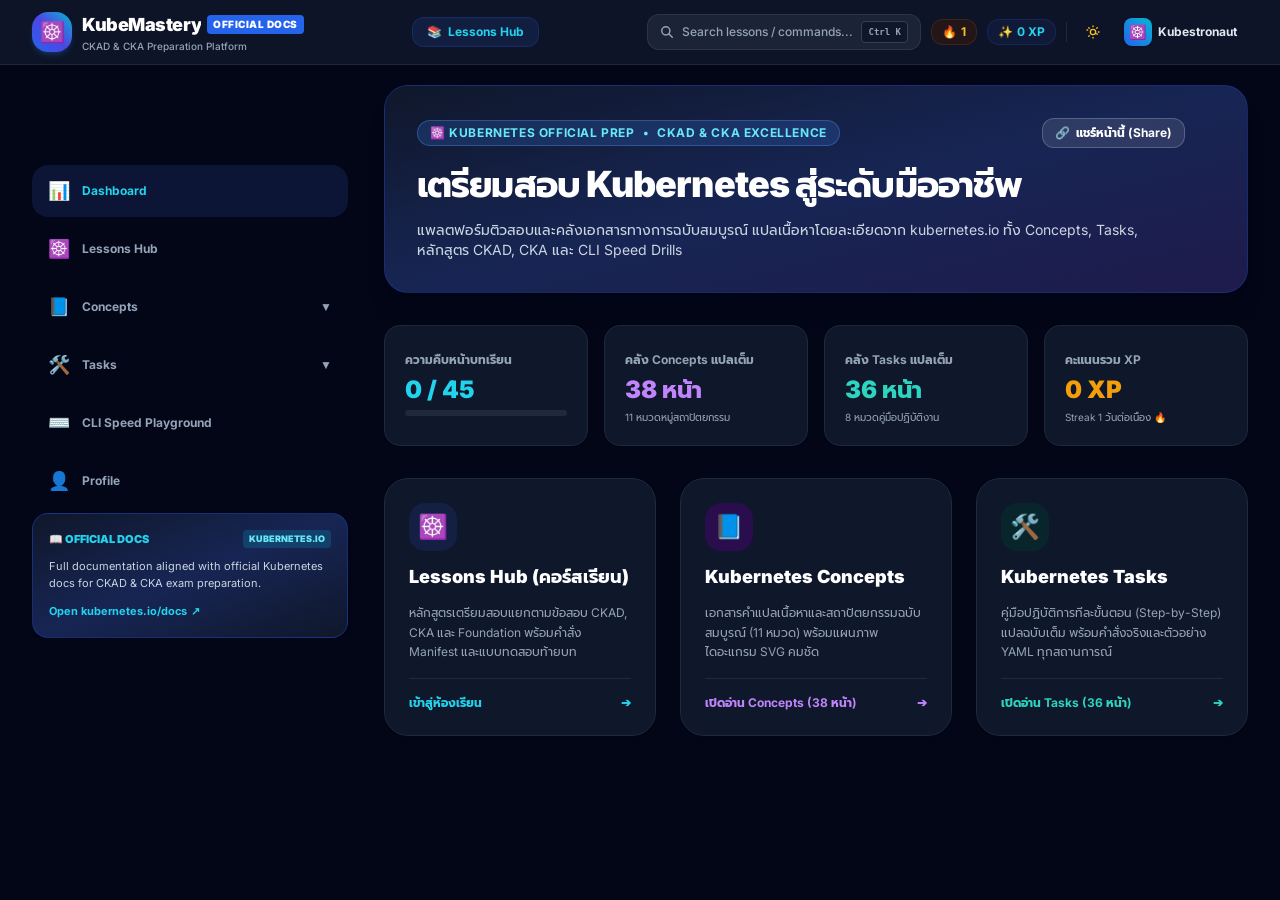
==== index.html @ e2a0a18b "Initial release: KubeMastery (12 Modules + 38 Concepts + 36 Tasks + Deep URLs)" ====
<!DOCTYPE html>
<html lang="th" class="dark">
<head>
  <meta charset="UTF-8">
  <meta name="viewport" content="width=device-width, initial-scale=1.0, maximum-scale=5.0, viewport-fit=cover">
  <title>KubeMastery: CNCF Official Exam Prep (CKAD & CKA)</title>

  <!-- PWA & Mobile Meta Tags -->
  <meta name="application-name" content="KubeMastery">
  <meta name="apple-mobile-web-app-capable" content="yes">
  <meta name="apple-mobile-web-app-status-bar-style" content="black-translucent">
  <meta name="apple-mobile-web-app-title" content="KubeMastery">
  <meta name="mobile-web-app-capable" content="yes">
  <meta name="theme-color" content="#326ce5" media="(prefers-color-scheme: light)">
  <meta name="theme-color" content="#0f172a" media="(prefers-color-scheme: dark)">

  <!-- Favicon & App Icon -->
  <link rel="icon" type="image/svg+xml" href="icons/icon.svg">
  <link rel="apple-touch-icon" href="icons/icon.svg">

  <!-- Web App Manifest (PWA) -->
  <link rel="manifest" href="manifest.json">

  <!-- Local Fonts: Inter & Prompt (100% Offline) -->
  <link rel="stylesheet" href="css/fonts/fonts.css">

  <!-- Local Tailwind CSS (100% Offline) -->
  <script src="js/vendor/tailwind.min.js"></script>
  <script>
    tailwind.config = {
      darkMode: 'class',
      theme: {
        extend: {
          fontFamily: {
            sans: ['Inter', 'Prompt', '-apple-system', 'BlinkMacSystemFont', 'sans-serif'],
            mono: ['JetBrains Mono', 'Fira Code', 'SFMono-Regular', 'Consolas', 'monospace']
          },
          colors: {
            kube: {
              50: '#eff6ff',
              100: '#dbeafe',
              400: '#60a5fa',
              500: '#326ce5',
              600: '#2563eb',
              700: '#1d4ed8',
              900: '#1e3a8a',
            }
          },
          animation: {
            fadeIn: 'fadeIn 0.25s ease-out',
          },
          keyframes: {
            fadeIn: {
              '0%': { opacity: '0', transform: 'translateY(6px)' },
              '100%': { opacity: '1', transform: 'translateY(0)' },
            }
          }
        }
      }
    }
  </script>

  <!-- Custom CSS -->
  <link rel="stylesheet" href="css/styles.css">
</head>
<body class="bg-slate-50 dark:bg-slate-950 text-slate-800 dark:text-slate-100 min-h-screen flex flex-col transition-colors duration-200 w-full max-w-full overflow-x-hidden">

  <!-- ========================================================================= -->
  <!-- TOP NAVIGATION HEADER -->
  <!-- ========================================================================= -->
  <header class="sticky top-0 z-40 bg-white/90 dark:bg-slate-900/90 backdrop-blur-md border-b border-slate-200 dark:border-slate-800 transition-colors w-full max-w-full">
    <div class="max-w-[1680px] mx-auto px-3 sm:px-6 lg:px-8 h-14 sm:h-16 flex items-center justify-between gap-2 sm:gap-4 w-full min-w-0">

      <!-- Left: Brand Logo & Mobile Drawer Button -->
      <div class="flex items-center gap-2 sm:gap-3 shrink-0 min-w-0">
        <button id="mobile-menu-btn" class="md:hidden p-1.5 text-slate-600 dark:text-slate-300 hover:bg-slate-100 dark:hover:bg-slate-800 rounded-xl shrink-0" aria-label="Open navigation menu">
          <svg class="w-5 h-5 sm:w-6 sm:h-6" fill="none" stroke="currentColor" viewBox="0 0 24 24"><path stroke-linecap="round" stroke-linejoin="round" stroke-width="2" d="M4 6h16M4 12h16M4 18h16"/></svg>
        </button>

        <a href="#" onclick="window.app.navigateTo('dashboard'); return false;" class="flex items-center gap-2 sm:gap-2.5 group shrink-0">
          <div class="w-8 h-8 sm:w-10 sm:h-10 rounded-xl sm:rounded-2xl bg-gradient-to-tr from-blue-600 via-indigo-600 to-cyan-500 flex items-center justify-center text-white text-lg sm:text-xl shadow-md shadow-blue-500/20 group-hover:scale-105 transition-transform shrink-0">
            ☸️
          </div>
          <div class="min-w-0">
            <div class="flex items-center gap-1.5">
              <span class="font-black text-sm sm:text-lg tracking-tight text-slate-900 dark:text-white truncate">KubeMastery</span>
              <span class="px-1.5 py-0.5 rounded bg-blue-600 text-white font-black text-[9px] sm:text-[10px] uppercase tracking-wider shrink-0">Official Docs</span>
            </div>
            <p class="text-[10px] text-slate-400 font-medium hidden sm:block">CKAD & CKA Preparation Platform</p>
          </div>
        </a>
      </div>

      <!-- Center: Quick Nav Link to Lessons Hub -->
      <div class="hidden sm:flex items-center gap-2">
        <button onclick="window.app.navigateTo('lessons')" class="px-3.5 py-1.5 rounded-xl text-xs font-bold bg-blue-50 dark:bg-blue-950/60 text-blue-600 dark:text-cyan-400 border border-blue-200 dark:border-blue-900/50 hover:bg-blue-100 transition-all flex items-center gap-1.5">
          <span>📚</span>
          <span>Lessons Hub</span>
        </button>
      </div>

      <!-- Right: Quick Search, Gamification Stats, Theme & Profile -->
      <div class="flex items-center gap-1.5 sm:gap-2.5 shrink-0">

        <!-- Global Search Button (Ctrl+K) -->
        <button onclick="window.globalSearch.open()" class="flex items-center gap-1.5 sm:gap-2 px-2 sm:px-3 py-1 sm:py-1.5 rounded-xl bg-slate-100 dark:bg-slate-800/80 hover:bg-slate-200 dark:hover:bg-slate-700/80 text-slate-500 dark:text-slate-400 border border-slate-200/80 dark:border-slate-700/60 transition-all text-xs font-medium group shrink-0" title="Quick Search: Courses, Lessons, kubectl Commands (Ctrl + K)">
          <svg class="w-3.5 h-3.5 text-slate-400 group-hover:text-cyan-400 transition-colors" fill="none" stroke="currentColor" viewBox="0 0 24 24"><path stroke-linecap="round" stroke-linejoin="round" stroke-width="2.5" d="M21 21l-6-6m2-5a7 7 0 11-14 0 7 7 0 0114 0z"/></svg>
          <span class="hidden xl:inline text-slate-400 dark:text-slate-400">Search lessons / commands...</span>
          <kbd class="hidden sm:inline-block px-1.5 py-0.5 text-[9px] font-mono font-bold bg-white dark:bg-slate-900 border border-slate-300 dark:border-slate-700 rounded text-slate-400">Ctrl K</kbd>
        </button>

        <!-- Streak Tracker -->
        <div class="flex items-center gap-1 px-2 sm:px-2.5 py-1 rounded-xl bg-amber-50 dark:bg-amber-950/40 border border-amber-200 dark:border-amber-900/40 text-amber-600 dark:text-amber-400 text-[11px] sm:text-xs font-bold shrink-0" title="Daily Streak Active">
          <span>🔥</span>
          <span id="header-streak-count">1</span>
        </div>

        <!-- Total XP -->
        <div class="hidden min-[380px]:flex items-center gap-1 px-2 sm:px-2.5 py-1 rounded-xl bg-blue-50 dark:bg-blue-950/40 border border-blue-200 dark:border-blue-900/40 text-blue-600 dark:text-cyan-400 text-[11px] sm:text-xs font-bold shrink-0" title="Total Experience Points">
          <span>✨</span>
          <span id="header-xp-count">0 XP</span>
        </div>

        <!-- Divider -->
        <div class="hidden min-[380px]:block h-4 sm:h-5 w-px bg-slate-200 dark:bg-slate-800 shrink-0"></div>

        <!-- Dark / Light Theme Toggle -->
        <button id="theme-toggle-btn" class="p-1.5 sm:p-2 text-slate-600 dark:text-slate-300 hover:bg-slate-100 dark:hover:bg-slate-800 rounded-xl transition-all shrink-0" title="สลับโหมดมืด/สว่าง (Toggle Theme)">
          <svg class="w-4 h-4 hidden dark:block text-amber-400" fill="none" stroke="currentColor" viewBox="0 0 24 24"><path stroke-linecap="round" stroke-linejoin="round" stroke-width="2" d="M12 3v1m0 16v1m9-9h-1M4 9h-1m15.364 6.364l-.707-.707M6.343 6.343l-.707-.707m12.728 0l-.707.707M6.343 17.657l-.707.707M16 12a4 4 0 11-8 0 4 4 0 018 0z"/></svg>
          <svg class="w-4 h-4 block dark:hidden text-slate-700" fill="none" stroke="currentColor" viewBox="0 0 24 24"><path stroke-linecap="round" stroke-linejoin="round" stroke-width="2" d="M20.354 15.354A9 9 0 018.646 3.646 9.003 9.003 0 0012 21a9.003 9.003 0 008.354-5.646z"/></svg>
        </button>

        <!-- User Profile Pill -->
        <button onclick="window.app.navigateTo('profile')" class="flex items-center gap-1.5 pl-1 pr-1.5 sm:pr-2.5 py-1 rounded-xl hover:bg-slate-100 dark:hover:bg-slate-800 transition-all border border-transparent hover:border-slate-200 dark:hover:border-slate-700 shrink-0">
          <div class="w-7 h-7 rounded-lg bg-gradient-to-tr from-blue-600 to-cyan-500 text-white flex items-center justify-center text-sm shadow shrink-0">
            <span id="header-avatar">☸️</span>
          </div>
          <span class="text-xs font-bold text-slate-700 dark:text-slate-200 hidden sm:inline" id="header-user-name">Kubestronaut</span>
        </button>
      </div>
    </div>
  </header>

  <!-- ========================================================================= -->
  <!-- MAIN APP CONTAINER (SIDEBAR + VIEWPORT) -->
  <!-- ========================================================================= -->
  <div class="flex-1 max-w-[1680px] w-full mx-auto px-3 sm:px-6 lg:px-8 py-4 sm:py-5 flex gap-4 md:gap-6 lg:gap-8 min-w-0 overflow-x-hidden">

    <!-- Sidebar Navigation: Compact Icon Rail on Tablet (md:w-20), Full Width on Desktop (lg:w-80) -->
    <aside class="hidden md:block md:w-20 lg:w-80 shrink-0 space-y-4">
      <nav class="space-y-1.5 sticky top-20 max-h-[calc(100vh-6rem)] overflow-y-auto pr-1">
        <!-- 1. Dashboard -->
        <button data-nav-target="dashboard" class="w-full flex items-center justify-center lg:justify-start gap-3 px-3 lg:px-4 py-3 rounded-2xl text-xs font-bold text-blue-600 dark:text-cyan-400 bg-blue-50 dark:bg-blue-950/50 transition-all text-left group" title="Dashboard">
          <span class="text-lg shrink-0">📊</span>
          <span class="hidden lg:inline truncate">Dashboard</span>
        </button>

        <!-- 2. Lessons Hub (CKAD, CKA, Foundation) -->
        <button data-nav-target="lessons" class="w-full flex items-center justify-center lg:justify-start gap-3 px-3 lg:px-4 py-3 rounded-2xl text-xs font-bold text-slate-600 dark:text-slate-400 hover:bg-slate-100 dark:hover:bg-slate-800 transition-all text-left group" title="Lessons Hub (CKAD & CKA Courses)">
          <span class="text-lg shrink-0">☸️</span>
          <span class="hidden lg:inline truncate">Lessons Hub</span>
        </button>

        <!-- 2.1. Concepts Accordion Dropdown -->
        <div class="space-y-1" id="sidebar-concepts-accordion">
          <button onclick="window.app.toggleConceptsDropdown()"
            id="sidebar-concepts-toggle-btn"
            class="w-full flex items-center justify-center lg:justify-between gap-3 px-3 lg:px-4 py-3 rounded-2xl text-xs font-bold text-slate-600 dark:text-slate-400 hover:bg-slate-100 dark:hover:bg-slate-800 transition-all text-left group" title="Kubernetes Concepts">
            <div class="flex items-center gap-3 min-w-0">
              <span class="text-lg shrink-0">📘</span>
              <span class="hidden lg:inline truncate">Concepts</span>
            </div>
            <span class="hidden lg:inline text-xs transition-transform duration-200 text-slate-400" id="sidebar-concepts-chevron">▼</span>
          </button>
          <!-- Dropdown Container -->
          <div id="sidebar-concepts-dropdown" class="hidden pl-2 lg:pl-3 space-y-2">
            <!-- Injected by renderSidebarDropdowns -->
          </div>
        </div>

        <!-- 2.2. Tasks Accordion Dropdown -->
        <div class="space-y-1" id="sidebar-tasks-accordion">
          <button onclick="window.app.toggleTasksDropdown()"
            id="sidebar-tasks-toggle-btn"
            class="w-full flex items-center justify-center lg:justify-between gap-3 px-3 lg:px-4 py-3 rounded-2xl text-xs font-bold text-slate-600 dark:text-slate-400 hover:bg-slate-100 dark:hover:bg-slate-800 transition-all text-left group" title="Kubernetes Tasks">
            <div class="flex items-center gap-3 min-w-0">
              <span class="text-lg shrink-0">🛠️</span>
              <span class="hidden lg:inline truncate">Tasks</span>
            </div>
            <span class="hidden lg:inline text-xs transition-transform duration-200 text-slate-400" id="sidebar-tasks-chevron">▼</span>
          </button>
          <!-- Dropdown Container -->
          <div id="sidebar-tasks-dropdown" class="hidden pl-2 lg:pl-3 space-y-2">
            <!-- Injected by renderSidebarDropdowns -->
          </div>
        </div>

        <!-- 3. Imperative CLI Playground -->
        <button data-nav-target="cli-playground" class="w-full flex items-center justify-center lg:justify-start gap-3 px-3 lg:px-4 py-3 rounded-2xl text-xs font-bold text-slate-600 dark:text-slate-400 hover:bg-slate-100 dark:hover:bg-slate-800 transition-all text-left group" title="CLI Speed Playground">
          <span class="text-lg shrink-0">⌨️</span>
          <span class="hidden lg:inline truncate">CLI Speed Playground</span>
        </button>

        <!-- 4. Profile & Backup -->
        <button data-nav-target="profile" class="w-full flex items-center justify-center lg:justify-start gap-3 px-3 lg:px-4 py-3 rounded-2xl text-xs font-bold text-slate-600 dark:text-slate-400 hover:bg-slate-100 dark:hover:bg-slate-800 transition-all text-left group" title="Profile">
          <span class="text-lg shrink-0">👤</span>
          <span class="hidden lg:inline truncate">Profile</span>
        </button>

        <!-- Official Docs Helper Card (Desktop Only) -->
        <div class="hidden lg:block mt-6 p-4 rounded-2xl bg-gradient-to-br from-slate-900 via-blue-950 to-slate-900 text-white border border-blue-800/50 space-y-2.5 shadow-lg">
          <div class="flex items-center justify-between text-[11px] font-black uppercase text-cyan-400">
            <span>📖 Official Docs</span>
            <span class="px-1.5 py-0.5 rounded bg-cyan-500/20 text-cyan-300 text-[9px]">kubernetes.io</span>
          </div>
          <p class="text-[11px] text-slate-300 leading-relaxed">
            Full documentation aligned with official Kubernetes docs for CKAD & CKA exam preparation.
          </p>
          <a href="https://kubernetes.io/docs/home/" target="_blank" rel="noopener noreferrer" class="inline-flex items-center gap-1 text-[11px] font-bold text-cyan-400 hover:text-cyan-300 hover:underline">
            <span>Open kubernetes.io/docs</span>
            <span>↗</span>
          </a>
        </div>
      </nav>
    </aside>

    <!-- Dynamic Main Content Area -->
    <main id="main-content-view" class="flex-1 min-w-0 pb-24 md:pb-10">
      <!-- Injected dynamically by js/app.js -->
    </main>
  </div>

  <!-- ========================================================================= -->
  <!-- MOBILE BOTTOM NAVIGATION BAR -->
  <!-- ========================================================================= -->
  <nav class="md:hidden fixed bottom-0 left-0 right-0 z-40 bg-white/95 dark:bg-slate-900/95 backdrop-blur-md border-t border-slate-200 dark:border-slate-800 px-3 pt-1.5 pb-[max(0.4rem,env(safe-area-inset-bottom))] flex items-center justify-around shadow-lg w-full max-w-full overflow-hidden">
    <button data-bottom-nav="dashboard" onclick="window.app.navigateTo('dashboard')" class="flex-1 min-w-0 flex flex-col items-center justify-center py-1 rounded-xl transition-all text-blue-600 dark:text-cyan-400 font-bold active:scale-95">
      <span class="text-lg leading-none">📊</span>
      <span class="text-[11px] tracking-tight mt-1 truncate">Dashboard</span>
    </button>
    <button data-bottom-nav="lessons" onclick="window.app.navigateTo('lessons')" class="flex-1 min-w-0 flex flex-col items-center justify-center py-1 rounded-xl transition-all text-slate-500 dark:text-slate-400 font-medium active:scale-95">
      <span class="text-base leading-none">☸️</span>
      <span class="text-[10px] tracking-tight mt-1 truncate">Lessons</span>
    </button>
    <button data-bottom-nav="concepts" onclick="window.app.navigateTo('concepts')" class="flex-1 min-w-0 flex flex-col items-center justify-center py-1 rounded-xl transition-all text-slate-500 dark:text-slate-400 font-medium active:scale-95">
      <span class="text-base leading-none">📘</span>
      <span class="text-[10px] tracking-tight mt-1 truncate">Concepts</span>
    </button>
    <button data-bottom-nav="tasks" onclick="window.app.navigateTo('tasks')" class="flex-1 min-w-0 flex flex-col items-center justify-center py-1 rounded-xl transition-all text-slate-500 dark:text-slate-400 font-medium active:scale-95">
      <span class="text-base leading-none">🛠️</span>
      <span class="text-[10px] tracking-tight mt-1 truncate">Tasks</span>
    </button>
    <button data-bottom-nav="cli-playground" onclick="window.app.navigateTo('cli-playground')" class="flex-1 min-w-0 flex flex-col items-center justify-center py-1 rounded-xl transition-all text-slate-500 dark:text-slate-400 font-medium active:scale-95">
      <span class="text-lg leading-none">⌨️</span>
      <span class="text-[11px] tracking-tight mt-1 truncate">CLI</span>
    </button>
    <button data-bottom-nav="profile" onclick="window.app.navigateTo('profile')" class="flex-1 min-w-0 flex flex-col items-center justify-center py-1 rounded-xl transition-all text-slate-500 dark:text-slate-400 font-medium active:scale-95">
      <span class="text-lg leading-none">👤</span>
      <span class="text-[11px] tracking-tight mt-1 truncate">Profile</span>
    </button>
  </nav>

  <!-- ========================================================================= -->
  <!-- MOBILE DRAWER (SLIDE-OVER) -->
  <!-- ========================================================================= -->
  <div id="mobile-drawer" class="hidden fixed inset-0 z-50 flex">
    <div class="fixed inset-0 bg-slate-900/60 backdrop-blur-sm" id="close-drawer-btn"></div>
    <div class="relative w-72 bg-white dark:bg-slate-900 h-full p-6 space-y-6 shadow-2xl flex flex-col justify-between z-10 overflow-y-auto">
      <div class="space-y-5">
        <div class="flex items-center justify-between pb-4 border-b border-slate-200 dark:border-slate-800">
          <div class="flex items-center gap-2">
            <span class="text-2xl">☸️</span>
            <div>
              <span class="font-black text-lg text-slate-900 dark:text-white block leading-none">KubeMastery</span>
              <span class="text-[10px] text-slate-400">CKAD & CKA Prep Platform</span>
            </div>
          </div>
        </div>

        <nav class="space-y-1">
          <button data-nav-target="dashboard" class="w-full flex items-center gap-3 px-4 py-2.5 rounded-xl text-xs font-bold text-slate-700 dark:text-slate-200 hover:bg-slate-100 dark:hover:bg-slate-800 text-left">
            <span>📊 Dashboard</span>
          </button>
          <button data-nav-target="lessons" class="w-full flex items-center gap-3 px-4 py-2.5 rounded-xl text-xs font-bold text-slate-700 dark:text-slate-200 hover:bg-slate-100 dark:hover:bg-slate-800 text-left">
            <span>☸️ Lessons Hub (CKAD & CKA)</span>
          </button>
          <!-- Mobile Concepts Accordion -->
          <div class="space-y-1">
            <button onclick="window.app.toggleConceptsDropdown()" class="w-full flex items-center justify-between px-4 py-2.5 rounded-xl text-xs font-bold text-slate-700 dark:text-slate-200 hover:bg-slate-100 dark:hover:bg-slate-800 text-left">
              <span>📘 Concepts</span>
              <span id="mobile-concepts-chevron" class="text-xs text-slate-400">▼</span>
            </button>
            <div id="mobile-concepts-dropdown" class="hidden pl-3 space-y-1"></div>
          </div>

          <!-- Mobile Tasks Accordion -->
          <div class="space-y-1">
            <button onclick="window.app.toggleTasksDropdown()" class="w-full flex items-center justify-between px-4 py-2.5 rounded-xl text-xs font-bold text-slate-700 dark:text-slate-200 hover:bg-slate-100 dark:hover:bg-slate-800 text-left">
              <span>🛠️ Tasks</span>
              <span id="mobile-tasks-chevron" class="text-xs text-slate-400">▼</span>
            </button>
            <div id="mobile-tasks-dropdown" class="hidden pl-3 space-y-1"></div>
          </div>
          <button data-nav-target="cli-playground" class="w-full flex items-center gap-3 px-4 py-2.5 rounded-xl text-xs font-bold text-slate-700 dark:text-slate-200 hover:bg-slate-100 dark:hover:bg-slate-800 text-left">
            <span>⌨️ CLI Speed Playground</span>
          </button>
          <button data-nav-target="profile" class="w-full flex items-center gap-3 px-4 py-2.5 rounded-xl text-xs font-bold text-slate-700 dark:text-slate-200 hover:bg-slate-100 dark:hover:bg-slate-800 text-left">
            <span>👤 Profile</span>
          </button>
        </nav>
      </div>

      <div class="pt-4 border-t border-slate-200 dark:border-slate-800 text-xs text-slate-400">
        KubeMastery • Official Docs Aligned
      </div>
    </div>
  </div>

  <!-- ========================================================================= -->
  <!-- TOAST NOTIFICATION CONTAINER -->
  <!-- ========================================================================= -->
    <!-- ========================================================================= -->
  <!-- IMAGE LIGHTBOX MODAL -->
  <!-- ========================================================================= -->
  <div id="image-lightbox-modal" class="fixed inset-0 z-50 hidden items-center justify-center p-4 sm:p-8 bg-slate-950/80 backdrop-blur-md transition-opacity">
    <div class="relative max-w-5xl w-full max-h-[90vh] bg-slate-900 border border-slate-800 rounded-3xl shadow-2xl overflow-hidden flex flex-col">
      <div class="px-5 py-3.5 bg-slate-950 border-b border-slate-800 flex items-center justify-between">
        <div class="flex items-center gap-2">
          <span class="text-base">🖼️</span>
          <span id="lightbox-caption" class="text-xs sm:text-sm font-bold text-white truncate max-w-lg">แผนภาพสถาปัตยกรรม</span>
        </div>
        <div class="flex items-center gap-2">
          <a id="lightbox-open-raw" href="#" target="_blank" rel="noopener noreferrer" class="px-2.5 py-1 rounded-lg bg-slate-800 hover:bg-slate-700 text-cyan-400 text-xs font-bold flex items-center gap-1">
            <span>เปิดรูปต้นฉบับ</span>
            <span>↗</span>
          </a>
          <button onclick="window.app.closeLightbox()" class="px-3 py-1 rounded-lg bg-slate-800 hover:bg-rose-900/60 text-slate-200 text-xs font-bold">
            ✕ ปิด
          </button>
        </div>
      </div>
      <div class="flex-1 overflow-auto p-4 sm:p-6 flex items-center justify-center bg-slate-950/50">
        <img id="lightbox-image" src="" alt="Architecture Diagram" class="max-w-full max-h-[75vh] object-contain rounded-xl shadow-lg border border-slate-800">
      </div>
    </div>
  </div>

  <!-- ========================================================================= -->
  <!-- SHARE MODAL -->
  <!-- ========================================================================= -->
  <div id="share-modal" class="fixed inset-0 z-50 hidden items-center justify-center p-4 bg-slate-950/70 backdrop-blur-sm transition-opacity">
    <div class="relative max-w-md w-full bg-white dark:bg-slate-900 border border-slate-200 dark:border-slate-800 rounded-3xl shadow-2xl p-6 space-y-4">
      <div class="flex items-center justify-between pb-3 border-b border-slate-100 dark:border-slate-800">
        <div class="flex items-center gap-2">
          <span class="text-xl">🔗</span>
          <h3 class="text-base font-black text-slate-900 dark:text-white">แชร์หน้านี้ (Share Link)</h3>
        </div>
        <button onclick="window.app.closeShareModal()" class="text-slate-400 hover:text-slate-600 dark:hover:text-white text-sm font-bold">✕</button>
      </div>

      <div class="space-y-2">
        <label class="text-xs font-bold text-slate-500 dark:text-slate-400">ลิงก์ตรงสำหรับเปิดหน้านี้ (Direct URL):</label>
        <div class="flex items-center gap-2">
          <input id="share-modal-url" type="text" readonly class="w-full px-3 py-2 rounded-xl bg-slate-100 dark:bg-slate-950 border border-slate-200 dark:border-slate-800 text-xs font-mono text-cyan-600 dark:text-cyan-300 focus:outline-none" />
          <button onclick="window.app.copyShareModalUrl()" class="shrink-0 px-3.5 py-2 rounded-xl bg-blue-600 hover:bg-blue-500 text-white font-bold text-xs shadow">
            📋 Copy
          </button>
        </div>
      </div>

      <div class="pt-2 flex items-center justify-between">
        <button id="share-modal-native-btn" onclick="window.app.triggerNativeShare()" class="w-full py-2.5 rounded-xl bg-slate-100 dark:bg-slate-800 hover:bg-slate-200 dark:hover:bg-slate-700 text-xs font-bold text-slate-700 dark:text-slate-200 flex items-center justify-center gap-2">
          <span>📱</span>
          <span>แชร์ผ่านแอปอื่น (Share...)</span>
        </button>
      </div>
    </div>
  </div>

  <div id="toast-container" class="fixed bottom-20 md:bottom-6 right-4 z-50 flex flex-col gap-2 pointer-events-none"></div>

  <!-- ========================================================================= -->
  <!-- MODULAR SCRIPTS LOADED IN DEPENDENCY ORDER -->
  <!-- ========================================================================= -->
  <!-- CNCF Official Courses -->
  <script src="lessons/course-foundation.js"></script>
  <script src="lessons/course-ckad.js"></script>
  <script src="lessons/course-cka.js"></script>
  <script src="lessons/courseData.js"></script>

  
  <!-- Kubernetes Concepts Pages (Full Translation) -->
  <script src="docs/concepts/admin-logging-extending.js"></script>
  <script src="docs/concepts/arch-control-plane-node-comm.js"></script>
  <script src="docs/concepts/arch-controllers-leases.js"></script>
  <script src="docs/concepts/arch-cri-garbage-collection.js"></script>
  <script src="docs/concepts/arch-nodes.js"></script>
  <script src="docs/concepts/config-configmap.js"></script>
  <script src="docs/concepts/config-manage-resources.js"></script>
  <script src="docs/concepts/config-secret.js"></script>
  <script src="docs/concepts/containers-images.js"></script>
  <script src="docs/concepts/containers-lifecycle-hooks.js"></script>
  <script src="docs/concepts/net-dns-pod-service.js"></script>
  <script src="docs/concepts/net-gateway-api.js"></script>
  <script src="docs/concepts/net-ingress-controllers.js"></script>
  <script src="docs/concepts/net-network-policies.js"></script>
  <script src="docs/concepts/net-service.js"></script>
  <script src="docs/concepts/overview-components.js"></script>
  <script src="docs/concepts/overview-labels-selectors-annotations.js"></script>
  <script src="docs/concepts/overview-names-uids-namespaces.js"></script>
  <script src="docs/concepts/overview-what-is-kubernetes.js"></script>
  <script src="docs/concepts/overview-working-with-objects.js"></script>
  <script src="docs/concepts/policy-limits-quotas.js"></script>
  <script src="docs/concepts/sched-assign-pod-node.js"></script>
  <script src="docs/concepts/sched-taint-toleration.js"></script>
  <script src="docs/concepts/sec-pod-security-standards.js"></script>
  <script src="docs/concepts/sec-service-accounts-rbac.js"></script>
  <script src="docs/concepts/storage-classes-dynamic.js"></script>
  <script src="docs/concepts/storage-ephemeral-snapshots.js"></script>
  <script src="docs/concepts/storage-persistent-volumes.js"></script>
  <script src="docs/concepts/storage-volumes.js"></script>
  <script src="docs/concepts/workloads-daemonset.js"></script>
  <script src="docs/concepts/workloads-deployments.js"></script>
  <script src="docs/concepts/workloads-ephemeral-disruptions.js"></script>
  <script src="docs/concepts/workloads-init-containers.js"></script>
  <script src="docs/concepts/workloads-jobs-cronjobs.js"></script>
  <script src="docs/concepts/workloads-pod-lifecycle.js"></script>
  <script src="docs/concepts/workloads-pods.js"></script>
  <script src="docs/concepts/workloads-replicaset-statefulset.js"></script>
  <script src="docs/concepts/workloads-sidecar-containers.js"></script>
  <script src="docs/concepts/index.js"></script>

  <!-- Kubernetes Tasks Pages (Full Translation) -->
  <script src="docs/tasks/access-declare-network-policy.js"></script>
  <script src="docs/tasks/access-ingress-nginx.js"></script>
  <script src="docs/tasks/access-multiple-clusters-kubeconfig.js"></script>
  <script src="docs/tasks/access-port-forward-services.js"></script>
  <script src="docs/tasks/admin-etcd-backup-restore.js"></script>
  <script src="docs/tasks/admin-kubeadm-certs.js"></script>
  <script src="docs/tasks/admin-kubeadm-upgrade.js"></script>
  <script src="docs/tasks/admin-resource-quota-namespace.js"></script>
  <script src="docs/tasks/admin-safely-drain-node.js"></script>
  <script src="docs/tasks/debug-cluster-crictl.js"></script>
  <script src="docs/tasks/debug-dns-resolution.js"></script>
  <script src="docs/tasks/debug-pods-services.js"></script>
  <script src="docs/tasks/debug-running-pods-exec.js"></script>
  <script src="docs/tasks/inject-command-arguments.js"></script>
  <script src="docs/tasks/inject-configmap.js"></script>
  <script src="docs/tasks/inject-credentials-secrets.js"></script>
  <script src="docs/tasks/inject-downward-api.js"></script>
  <script src="docs/tasks/inject-env-variables.js"></script>
  <script src="docs/tasks/job-cronjobs-work-queue.js"></script>
  <script src="docs/tasks/manage-declarative-imperative.js"></script>
  <script src="docs/tasks/manage-kubectl-patch.js"></script>
  <script src="docs/tasks/manage-kustomize-objects.js"></script>
  <script src="docs/tasks/pod-assign-memory-cpu.js"></script>
  <script src="docs/tasks/pod-assign-node-affinity.js"></script>
  <script src="docs/tasks/pod-configure-service-account.js"></script>
  <script src="docs/tasks/pod-liveness-readiness-startup-probes.js"></script>
  <script src="docs/tasks/pod-persistent-volume-storage.js"></script>
  <script src="docs/tasks/pod-quality-of-service.js"></script>
  <script src="docs/tasks/pod-security-context.js"></script>
  <script src="docs/tasks/pod-static-pods.js"></script>
  <script src="docs/tasks/run-configure-pdb.js"></script>
  <script src="docs/tasks/run-hpa-autoscaling.js"></script>
  <script src="docs/tasks/run-stateful-application.js"></script>
  <script src="docs/tasks/run-stateless-deployment.js"></script>
  <script src="docs/tasks/tools-install-kubectl.js"></script>
  <script src="docs/tasks/tools-shell-autocompletion.js"></script>
  <script src="docs/tasks/index.js"></script>

  <!-- CLI Playground Dataset -->
  <script src="data/cliDrillsData.js"></script>

  <!-- Core Engines -->
  <script src="js/audio.js"></script>
  <script src="js/storage.js"></script>
  <script src="js/kubectlEngine.js"></script>
  <script src="js/globalSearch.js"></script>
  <script src="js/pwa.js"></script>
  <script src="js/app.js"></script>
</body>
</html>
---- css/fonts/fonts.css ----
/* cyrillic-ext */
@font-face {
  font-family: 'Inter';
  font-style: normal;
  font-weight: 300;
  font-display: swap;
  src: url(./UcC73FwrK3iLTeHuS_nVMrMxCp50SjIa2JL7SUc.woff2) format('woff2');
  unicode-range: U+0460-052F, U+1C80-1C8A, U+20B4, U+2DE0-2DFF, U+A640-A69F, U+FE2E-FE2F;
}
/* cyrillic */
@font-face {
  font-family: 'Inter';
  font-style: normal;
  font-weight: 300;
  font-display: swap;
  src: url(./UcC73FwrK3iLTeHuS_nVMrMxCp50SjIa0ZL7SUc.woff2) format('woff2');
  unicode-range: U+0301, U+0400-045F, U+0490-0491, U+04B0-04B1, U+2116;
}
/* greek-ext */
@font-face {
  font-family: 'Inter';
  font-style: normal;
  font-weight: 300;
  font-display: swap;
  src: url(./UcC73FwrK3iLTeHuS_nVMrMxCp50SjIa2ZL7SUc.woff2) format('woff2');
  unicode-range: U+1F00-1FFF;
}
/* greek */
@font-face {
  font-family: 'Inter';
  font-style: normal;
  font-weight: 300;
  font-display: swap;
  src: url(./UcC73FwrK3iLTeHuS_nVMrMxCp50SjIa1pL7SUc.woff2) format('woff2');
  unicode-range: U+0370-0377, U+037A-037F, U+0384-038A, U+038C, U+038E-03A1, U+03A3-03FF;
}
/* vietnamese */
@font-face {
  font-family: 'Inter';
  font-style: normal;
  font-weight: 300;
  font-display: swap;
  src: url(./UcC73FwrK3iLTeHuS_nVMrMxCp50SjIa2pL7SUc.woff2) format('woff2');
  unicode-range: U+0102-0103, U+0110-0111, U+0128-0129, U+0168-0169, U+01A0-01A1, U+01AF-01B0, U+0300-0301, U+0303-0304, U+0308-0309, U+0323, U+0329, U+1EA0-1EF9, U+20AB;
}
/* latin-ext */
@font-face {
  font-family: 'Inter';
  font-style: normal;
  font-weight: 300;
  font-display: swap;
  src: url(./UcC73FwrK3iLTeHuS_nVMrMxCp50SjIa25L7SUc.woff2) format('woff2');
  unicode-range: U+0100-02BA, U+02BD-02C5, U+02C7-02CC, U+02CE-02D7, U+02DD-02FF, U+0304, U+0308, U+0329, U+1D00-1DBF, U+1E00-1E9F, U+1EF2-1EFF, U+2020, U+20A0-20AB, U+20AD-20C4, U+2113, U+2C60-2C7F, U+A720-A7FF;
}
/* latin */
@font-face {
  font-family: 'Inter';
  font-style: normal;
  font-weight: 300;
  font-display: swap;
  src: url(./UcC73FwrK3iLTeHuS_nVMrMxCp50SjIa1ZL7.woff2) format('woff2');
  unicode-range: U+0000-00FF, U+0131, U+0152-0153, U+02BB-02BC, U+02C6, U+02DA, U+02DC, U+0304, U+0308, U+0329, U+2000-206F, U+20AC, U+2122, U+2191, U+2193, U+2212, U+2215, U+FEFF, U+FFFD;
}
/* cyrillic-ext */
@font-face {
  font-family: 'Inter';
  font-style: normal;
  font-weight: 400;
  font-display: swap;
  src: url(./UcC73FwrK3iLTeHuS_nVMrMxCp50SjIa2JL7SUc.woff2) format('woff2');
  unicode-range: U+0460-052F, U+1C80-1C8A, U+20B4, U+2DE0-2DFF, U+A640-A69F, U+FE2E-FE2F;
}
/* cyrillic */
@font-face {
  font-family: 'Inter';
  font-style: normal;
  font-weight: 400;
  font-display: swap;
  src: url(./UcC73FwrK3iLTeHuS_nVMrMxCp50SjIa0ZL7SUc.woff2) format('woff2');
  unicode-range: U+0301, U+0400-045F, U+0490-0491, U+04B0-04B1, U+2116;
}
/* greek-ext */
@font-face {
  font-family: 'Inter';
  font-style: normal;
  font-weight: 400;
  font-display: swap;
  src: url(./UcC73FwrK3iLTeHuS_nVMrMxCp50SjIa2ZL7SUc.woff2) format('woff2');
  unicode-range: U+1F00-1FFF;
}
/* greek */
@font-face {
  font-family: 'Inter';
  font-style: normal;
  font-weight: 400;
  font-display: swap;
  src: url(./UcC73FwrK3iLTeHuS_nVMrMxCp50SjIa1pL7SUc.woff2) format('woff2');
  unicode-range: U+0370-0377, U+037A-037F, U+0384-038A, U+038C, U+038E-03A1, U+03A3-03FF;
}
/* vietnamese */
@font-face {
  font-family: 'Inter';
  font-style: normal;
  font-weight: 400;
  font-display: swap;
  src: url(./UcC73FwrK3iLTeHuS_nVMrMxCp50SjIa2pL7SUc.woff2) format('woff2');
  unicode-range: U+0102-0103, U+0110-0111, U+0128-0129, U+0168-0169, U+01A0-01A1, U+01AF-01B0, U+0300-0301, U+0303-0304, U+0308-0309, U+0323, U+0329, U+1EA0-1EF9, U+20AB;
}
/* latin-ext */
@font-face {
  font-family: 'Inter';
  font-style: normal;
  font-weight: 400;
  font-display: swap;
  src: url(./UcC73FwrK3iLTeHuS_nVMrMxCp50SjIa25L7SUc.woff2) format('woff2');
  unicode-range: U+0100-02BA, U+02BD-02C5, U+02C7-02CC, U+02CE-02D7, U+02DD-02FF, U+0304, U+0308, U+0329, U+1D00-1DBF, U+1E00-1E9F, U+1EF2-1EFF, U+2020, U+20A0-20AB, U+20AD-20C4, U+2113, U+2C60-2C7F, U+A720-A7FF;
}
/* latin */
@font-face {
  font-family: 'Inter';
  font-style: normal;
  font-weight: 400;
  font-display: swap;
  src: url(./UcC73FwrK3iLTeHuS_nVMrMxCp50SjIa1ZL7.woff2) format('woff2');
  unicode-range: U+0000-00FF, U+0131, U+0152-0153, U+02BB-02BC, U+02C6, U+02DA, U+02DC, U+0304, U+0308, U+0329, U+2000-206F, U+20AC, U+2122, U+2191, U+2193, U+2212, U+2215, U+FEFF, U+FFFD;
}
/* cyrillic-ext */
@font-face {
  font-family: 'Inter';
  font-style: normal;
  font-weight: 500;
  font-display: swap;
  src: url(./UcC73FwrK3iLTeHuS_nVMrMxCp50SjIa2JL7SUc.woff2) format('woff2');
  unicode-range: U+0460-052F, U+1C80-1C8A, U+20B4, U+2DE0-2DFF, U+A640-A69F, U+FE2E-FE2F;
}
/* cyrillic */
@font-face {
  font-family: 'Inter';
  font-style: normal;
  font-weight: 500;
  font-display: swap;
  src: url(./UcC73FwrK3iLTeHuS_nVMrMxCp50SjIa0ZL7SUc.woff2) format('woff2');
  unicode-range: U+0301, U+0400-045F, U+0490-0491, U+04B0-04B1, U+2116;
}
/* greek-ext */
@font-face {
  font-family: 'Inter';
  font-style: normal;
  font-weight: 500;
  font-display: swap;
  src: url(./UcC73FwrK3iLTeHuS_nVMrMxCp50SjIa2ZL7SUc.woff2) format('woff2');
  unicode-range: U+1F00-1FFF;
}
/* greek */
@font-face {
  font-family: 'Inter';
  font-style: normal;
  font-weight: 500;
  font-display: swap;
  src: url(./UcC73FwrK3iLTeHuS_nVMrMxCp50SjIa1pL7SUc.woff2) format('woff2');
  unicode-range: U+0370-0377, U+037A-037F, U+0384-038A, U+038C, U+038E-03A1, U+03A3-03FF;
}
/* vietnamese */
@font-face {
  font-family: 'Inter';
  font-style: normal;
  font-weight: 500;
  font-display: swap;
  src: url(./UcC73FwrK3iLTeHuS_nVMrMxCp50SjIa2pL7SUc.woff2) format('woff2');
  unicode-range: U+0102-0103, U+0110-0111, U+0128-0129, U+0168-0169, U+01A0-01A1, U+01AF-01B0, U+0300-0301, U+0303-0304, U+0308-0309, U+0323, U+0329, U+1EA0-1EF9, U+20AB;
}
/* latin-ext */
@font-face {
  font-family: 'Inter';
  font-style: normal;
  font-weight: 500;
  font-display: swap;
  src: url(./UcC73FwrK3iLTeHuS_nVMrMxCp50SjIa25L7SUc.woff2) format('woff2');
  unicode-range: U+0100-02BA, U+02BD-02C5, U+02C7-02CC, U+02CE-02D7, U+02DD-02FF, U+0304, U+0308, U+0329, U+1D00-1DBF, U+1E00-1E9F, U+1EF2-1EFF, U+2020, U+20A0-20AB, U+20AD-20C4, U+2113, U+2C60-2C7F, U+A720-A7FF;
}
/* latin */
@font-face {
  font-family: 'Inter';
  font-style: normal;
  font-weight: 500;
  font-display: swap;
  src: url(./UcC73FwrK3iLTeHuS_nVMrMxCp50SjIa1ZL7.woff2) format('woff2');
  unicode-range: U+0000-00FF, U+0131, U+0152-0153, U+02BB-02BC, U+02C6, U+02DA, U+02DC, U+0304, U+0308, U+0329, U+2000-206F, U+20AC, U+2122, U+2191, U+2193, U+2212, U+2215, U+FEFF, U+FFFD;
}
/* cyrillic-ext */
@font-face {
  font-family: 'Inter';
  font-style: normal;
  font-weight: 600;
  font-display: swap;
  src: url(./UcC73FwrK3iLTeHuS_nVMrMxCp50SjIa2JL7SUc.woff2) format('woff2');
  unicode-range: U+0460-052F, U+1C80-1C8A, U+20B4, U+2DE0-2DFF, U+A640-A69F, U+FE2E-FE2F;
}
/* cyrillic */
@font-face {
  font-family: 'Inter';
  font-style: normal;
  font-weight: 600;
  font-display: swap;
  src: url(./UcC73FwrK3iLTeHuS_nVMrMxCp50SjIa0ZL7SUc.woff2) format('woff2');
  unicode-range: U+0301, U+0400-045F, U+0490-0491, U+04B0-04B1, U+2116;
}
/* greek-ext */
@font-face {
  font-family: 'Inter';
  font-style: normal;
  font-weight: 600;
  font-display: swap;
  src: url(./UcC73FwrK3iLTeHuS_nVMrMxCp50SjIa2ZL7SUc.woff2) format('woff2');
  unicode-range: U+1F00-1FFF;
}
/* greek */
@font-face {
  font-family: 'Inter';
  font-style: normal;
  font-weight: 600;
  font-display: swap;
  src: url(./UcC73FwrK3iLTeHuS_nVMrMxCp50SjIa1pL7SUc.woff2) format('woff2');
  unicode-range: U+0370-0377, U+037A-037F, U+0384-038A, U+038C, U+038E-03A1, U+03A3-03FF;
}
/* vietnamese */
@font-face {
  font-family: 'Inter';
  font-style: normal;
  font-weight: 600;
  font-display: swap;
  src: url(./UcC73FwrK3iLTeHuS_nVMrMxCp50SjIa2pL7SUc.woff2) format('woff2');
  unicode-range: U+0102-0103, U+0110-0111, U+0128-0129, U+0168-0169, U+01A0-01A1, U+01AF-01B0, U+0300-0301, U+0303-0304, U+0308-0309, U+0323, U+0329, U+1EA0-1EF9, U+20AB;
}
/* latin-ext */
@font-face {
  font-family: 'Inter';
  font-style: normal;
  font-weight: 600;
  font-display: swap;
  src: url(./UcC73FwrK3iLTeHuS_nVMrMxCp50SjIa25L7SUc.woff2) format('woff2');
  unicode-range: U+0100-02BA, U+02BD-02C5, U+02C7-02CC, U+02CE-02D7, U+02DD-02FF, U+0304, U+0308, U+0329, U+1D00-1DBF, U+1E00-1E9F, U+1EF2-1EFF, U+2020, U+20A0-20AB, U+20AD-20C4, U+2113, U+2C60-2C7F, U+A720-A7FF;
}
/* latin */
@font-face {
  font-family: 'Inter';
  font-style: normal;
  font-weight: 600;
  font-display: swap;
  src: url(./UcC73FwrK3iLTeHuS_nVMrMxCp50SjIa1ZL7.woff2) format('woff2');
  unicode-range: U+0000-00FF, U+0131, U+0152-0153, U+02BB-02BC, U+02C6, U+02DA, U+02DC, U+0304, U+0308, U+0329, U+2000-206F, U+20AC, U+2122, U+2191, U+2193, U+2212, U+2215, U+FEFF, U+FFFD;
}
/* cyrillic-ext */
@font-face {
  font-family: 'Inter';
  font-style: normal;
  font-weight: 700;
  font-display: swap;
  src: url(./UcC73FwrK3iLTeHuS_nVMrMxCp50SjIa2JL7SUc.woff2) format('woff2');
  unicode-range: U+0460-052F, U+1C80-1C8A, U+20B4, U+2DE0-2DFF, U+A640-A69F, U+FE2E-FE2F;
}
/* cyrillic */
@font-face {
  font-family: 'Inter';
  font-style: normal;
  font-weight: 700;
  font-display: swap;
  src: url(./UcC73FwrK3iLTeHuS_nVMrMxCp50SjIa0ZL7SUc.woff2) format('woff2');
  unicode-range: U+0301, U+0400-045F, U+0490-0491, U+04B0-04B1, U+2116;
}
/* greek-ext */
@font-face {
  font-family: 'Inter';
  font-style: normal;
  font-weight: 700;
  font-display: swap;
  src: url(./UcC73FwrK3iLTeHuS_nVMrMxCp50SjIa2ZL7SUc.woff2) format('woff2');
  unicode-range: U+1F00-1FFF;
}
/* greek */
@font-face {
  font-family: 'Inter';
  font-style: normal;
  font-weight: 700;
  font-display: swap;
  src: url(./UcC73FwrK3iLTeHuS_nVMrMxCp50SjIa1pL7SUc.woff2) format('woff2');
  unicode-range: U+0370-0377, U+037A-037F, U+0384-038A, U+038C, U+038E-03A1, U+03A3-03FF;
}
/* vietnamese */
@font-face {
  font-family: 'Inter';
  font-style: normal;
  font-weight: 700;
  font-display: swap;
  src: url(./UcC73FwrK3iLTeHuS_nVMrMxCp50SjIa2pL7SUc.woff2) format('woff2');
  unicode-range: U+0102-0103, U+0110-0111, U+0128-0129, U+0168-0169, U+01A0-01A1, U+01AF-01B0, U+0300-0301, U+0303-0304, U+0308-0309, U+0323, U+0329, U+1EA0-1EF9, U+20AB;
}
/* latin-ext */
@font-face {
  font-family: 'Inter';
  font-style: normal;
  font-weight: 700;
  font-display: swap;
  src: url(./UcC73FwrK3iLTeHuS_nVMrMxCp50SjIa25L7SUc.woff2) format('woff2');
  unicode-range: U+0100-02BA, U+02BD-02C5, U+02C7-02CC, U+02CE-02D7, U+02DD-02FF, U+0304, U+0308, U+0329, U+1D00-1DBF, U+1E00-1E9F, U+1EF2-1EFF, U+2020, U+20A0-20AB, U+20AD-20C4, U+2113, U+2C60-2C7F, U+A720-A7FF;
}
/* latin */
@font-face {
  font-family: 'Inter';
  font-style: normal;
  font-weight: 700;
  font-display: swap;
  src: url(./UcC73FwrK3iLTeHuS_nVMrMxCp50SjIa1ZL7.woff2) format('woff2');
  unicode-range: U+0000-00FF, U+0131, U+0152-0153, U+02BB-02BC, U+02C6, U+02DA, U+02DC, U+0304, U+0308, U+0329, U+2000-206F, U+20AC, U+2122, U+2191, U+2193, U+2212, U+2215, U+FEFF, U+FFFD;
}
/* cyrillic-ext */
@font-face {
  font-family: 'Inter';
  font-style: normal;
  font-weight: 800;
  font-display: swap;
  src: url(./UcC73FwrK3iLTeHuS_nVMrMxCp50SjIa2JL7SUc.woff2) format('woff2');
  unicode-range: U+0460-052F, U+1C80-1C8A, U+20B4, U+2DE0-2DFF, U+A640-A69F, U+FE2E-FE2F;
}
/* cyrillic */
@font-face {
  font-family: 'Inter';
  font-style: normal;
  font-weight: 800;
  font-display: swap;
  src: url(./UcC73FwrK3iLTeHuS_nVMrMxCp50SjIa0ZL7SUc.woff2) format('woff2');
  unicode-range: U+0301, U+0400-045F, U+0490-0491, U+04B0-04B1, U+2116;
}
/* greek-ext */
@font-face {
  font-family: 'Inter';
  font-style: normal;
  font-weight: 800;
  font-display: swap;
  src: url(./UcC73FwrK3iLTeHuS_nVMrMxCp50SjIa2ZL7SUc.woff2) format('woff2');
  unicode-range: U+1F00-1FFF;
}
/* greek */
@font-face {
  font-family: 'Inter';
  font-style: normal;
  font-weight: 800;
  font-display: swap;
  src: url(./UcC73FwrK3iLTeHuS_nVMrMxCp50SjIa1pL7SUc.woff2) format('woff2');
  unicode-range: U+0370-0377, U+037A-037F, U+0384-038A, U+038C, U+038E-03A1, U+03A3-03FF;
}
/* vietnamese */
@font-face {
  font-family: 'Inter';
  font-style: normal;
  font-weight: 800;
  font-display: swap;
  src: url(./UcC73FwrK3iLTeHuS_nVMrMxCp50SjIa2pL7SUc.woff2) format('woff2');
  unicode-range: U+0102-0103, U+0110-0111, U+0128-0129, U+0168-0169, U+01A0-01A1, U+01AF-01B0, U+0300-0301, U+0303-0304, U+0308-0309, U+0323, U+0329, U+1EA0-1EF9, U+20AB;
}
/* latin-ext */
@font-face {
  font-family: 'Inter';
  font-style: normal;
  font-weight: 800;
  font-display: swap;
  src: url(./UcC73FwrK3iLTeHuS_nVMrMxCp50SjIa25L7SUc.woff2) format('woff2');
  unicode-range: U+0100-02BA, U+02BD-02C5, U+02C7-02CC, U+02CE-02D7, U+02DD-02FF, U+0304, U+0308, U+0329, U+1D00-1DBF, U+1E00-1E9F, U+1EF2-1EFF, U+2020, U+20A0-20AB, U+20AD-20C4, U+2113, U+2C60-2C7F, U+A720-A7FF;
}
/* latin */
@font-face {
  font-family: 'Inter';
  font-style: normal;
  font-weight: 800;
  font-display: swap;
  src: url(./UcC73FwrK3iLTeHuS_nVMrMxCp50SjIa1ZL7.woff2) format('woff2');
  unicode-range: U+0000-00FF, U+0131, U+0152-0153, U+02BB-02BC, U+02C6, U+02DA, U+02DC, U+0304, U+0308, U+0329, U+2000-206F, U+20AC, U+2122, U+2191, U+2193, U+2212, U+2215, U+FEFF, U+FFFD;
}
/* cyrillic-ext */
@font-face {
  font-family: 'Inter';
  font-style: normal;
  font-weight: 900;
  font-display: swap;
  src: url(./UcC73FwrK3iLTeHuS_nVMrMxCp50SjIa2JL7SUc.woff2) format('woff2');
  unicode-range: U+0460-052F, U+1C80-1C8A, U+20B4, U+2DE0-2DFF, U+A640-A69F, U+FE2E-FE2F;
}
/* cyrillic */
@font-face {
  font-family: 'Inter';
  font-style: normal;
  font-weight: 900;
  font-display: swap;
  src: url(./UcC73FwrK3iLTeHuS_nVMrMxCp50SjIa0ZL7SUc.woff2) format('woff2');
  unicode-range: U+0301, U+0400-045F, U+0490-0491, U+04B0-04B1, U+2116;
}
/* greek-ext */
@font-face {
  font-family: 'Inter';
  font-style: normal;
  font-weight: 900;
  font-display: swap;
  src: url(./UcC73FwrK3iLTeHuS_nVMrMxCp50SjIa2ZL7SUc.woff2) format('woff2');
  unicode-range: U+1F00-1FFF;
}
/* greek */
@font-face {
  font-family: 'Inter';
  font-style: normal;
  font-weight: 900;
  font-display: swap;
  src: url(./UcC73FwrK3iLTeHuS_nVMrMxCp50SjIa1pL7SUc.woff2) format('woff2');
  unicode-range: U+0370-0377, U+037A-037F, U+0384-038A, U+038C, U+038E-03A1, U+03A3-03FF;
}
/* vietnamese */
@font-face {
  font-family: 'Inter';
  font-style: normal;
  font-weight: 900;
  font-display: swap;
  src: url(./UcC73FwrK3iLTeHuS_nVMrMxCp50SjIa2pL7SUc.woff2) format('woff2');
  unicode-range: U+0102-0103, U+0110-0111, U+0128-0129, U+0168-0169, U+01A0-01A1, U+01AF-01B0, U+0300-0301, U+0303-0304, U+0308-0309, U+0323, U+0329, U+1EA0-1EF9, U+20AB;
}
/* latin-ext */
@font-face {
  font-family: 'Inter';
  font-style: normal;
  font-weight: 900;
  font-display: swap;
  src: url(./UcC73FwrK3iLTeHuS_nVMrMxCp50SjIa25L7SUc.woff2) format('woff2');
  unicode-range: U+0100-02BA, U+02BD-02C5, U+02C7-02CC, U+02CE-02D7, U+02DD-02FF, U+0304, U+0308, U+0329, U+1D00-1DBF, U+1E00-1E9F, U+1EF2-1EFF, U+2020, U+20A0-20AB, U+20AD-20C4, U+2113, U+2C60-2C7F, U+A720-A7FF;
}
/* latin */
@font-face {
  font-family: 'Inter';
  font-style: normal;
  font-weight: 900;
  font-display: swap;
  src: url(./UcC73FwrK3iLTeHuS_nVMrMxCp50SjIa1ZL7.woff2) format('woff2');
  unicode-range: U+0000-00FF, U+0131, U+0152-0153, U+02BB-02BC, U+02C6, U+02DA, U+02DC, U+0304, U+0308, U+0329, U+2000-206F, U+20AC, U+2122, U+2191, U+2193, U+2212, U+2215, U+FEFF, U+FFFD;
}
/* thai */
@font-face {
  font-family: 'Prompt';
  font-style: normal;
  font-weight: 300;
  font-display: swap;
  src: url(./-W_8XJnvUD7dzB2Cy_gIfWMuQ5Q.woff2) format('woff2');
  unicode-range: U+02D7, U+0303, U+0331, U+0E01-0E5B, U+200C-200D, U+25CC;
}
/* vietnamese */
@font-face {
  font-family: 'Prompt';
  font-style: normal;
  font-weight: 300;
  font-display: swap;
  src: url(./-W_8XJnvUD7dzB2Cy_gIZmMuQ5Q.woff2) format('woff2');
  unicode-range: U+0102-0103, U+0110-0111, U+0128-0129, U+0168-0169, U+01A0-01A1, U+01AF-01B0, U+0300-0301, U+0303-0304, U+0308-0309, U+0323, U+0329, U+1EA0-1EF9, U+20AB;
}
/* latin-ext */
@font-face {
  font-family: 'Prompt';
  font-style: normal;
  font-weight: 300;
  font-display: swap;
  src: url(./-W_8XJnvUD7dzB2Cy_gIZ2MuQ5Q.woff2) format('woff2');
  unicode-range: U+0100-02BA, U+02BD-02C5, U+02C7-02CC, U+02CE-02D7, U+02DD-02FF, U+0304, U+0308, U+0329, U+1D00-1DBF, U+1E00-1E9F, U+1EF2-1EFF, U+2020, U+20A0-20AB, U+20AD-20C4, U+2113, U+2C60-2C7F, U+A720-A7FF;
}
/* latin */
@font-face {
  font-family: 'Prompt';
  font-style: normal;
  font-weight: 300;
  font-display: swap;
  src: url(./-W_8XJnvUD7dzB2Cy_gIaWMu.woff2) format('woff2');
  unicode-range: U+0000-00FF, U+0131, U+0152-0153, U+02BB-02BC, U+02C6, U+02DA, U+02DC, U+0304, U+0308, U+0329, U+2000-206F, U+20AC, U+2122, U+2191, U+2193, U+2212, U+2215, U+FEFF, U+FFFD;
}
/* thai */
@font-face {
  font-family: 'Prompt';
  font-style: normal;
  font-weight: 400;
  font-display: swap;
  src: url(./-W__XJnvUD7dzB2KdNodVkI.woff2) format('woff2');
  unicode-range: U+02D7, U+0303, U+0331, U+0E01-0E5B, U+200C-200D, U+25CC;
}
/* vietnamese */
@font-face {
  font-family: 'Prompt';
  font-style: normal;
  font-weight: 400;
  font-display: swap;
  src: url(./-W__XJnvUD7dzB2Kb9odVkI.woff2) format('woff2');
  unicode-range: U+0102-0103, U+0110-0111, U+0128-0129, U+0168-0169, U+01A0-01A1, U+01AF-01B0, U+0300-0301, U+0303-0304, U+0308-0309, U+0323, U+0329, U+1EA0-1EF9, U+20AB;
}
/* latin-ext */
@font-face {
  font-family: 'Prompt';
  font-style: normal;
  font-weight: 400;
  font-display: swap;
  src: url(./-W__XJnvUD7dzB2KbtodVkI.woff2) format('woff2');
  unicode-range: U+0100-02BA, U+02BD-02C5, U+02C7-02CC, U+02CE-02D7, U+02DD-02FF, U+0304, U+0308, U+0329, U+1D00-1DBF, U+1E00-1E9F, U+1EF2-1EFF, U+2020, U+20A0-20AB, U+20AD-20C4, U+2113, U+2C60-2C7F, U+A720-A7FF;
}
/* latin */
@font-face {
  font-family: 'Prompt';
  font-style: normal;
  font-weight: 400;
  font-display: swap;
  src: url(./-W__XJnvUD7dzB2KYNod.woff2) format('woff2');
  unicode-range: U+0000-00FF, U+0131, U+0152-0153, U+02BB-02BC, U+02C6, U+02DA, U+02DC, U+0304, U+0308, U+0329, U+2000-206F, U+20AC, U+2122, U+2191, U+2193, U+2212, U+2215, U+FEFF, U+FFFD;
}
/* thai */
@font-face {
  font-family: 'Prompt';
  font-style: normal;
  font-weight: 500;
  font-display: swap;
  src: url(./-W_8XJnvUD7dzB2Ck_kIfWMuQ5Q.woff2) format('woff2');
  unicode-range: U+02D7, U+0303, U+0331, U+0E01-0E5B, U+200C-200D, U+25CC;
}
/* vietnamese */
@font-face {
  font-family: 'Prompt';
  font-style: normal;
  font-weight: 500;
  font-display: swap;
  src: url(./-W_8XJnvUD7dzB2Ck_kIZmMuQ5Q.woff2) format('woff2');
  unicode-range: U+0102-0103, U+0110-0111, U+0128-0129, U+0168-0169, U+01A0-01A1, U+01AF-01B0, U+0300-0301, U+0303-0304, U+0308-0309, U+0323, U+0329, U+1EA0-1EF9, U+20AB;
}
/* latin-ext */
@font-face {
  font-family: 'Prompt';
  font-style: normal;
  font-weight: 500;
  font-display: swap;
  src: url(./-W_8XJnvUD7dzB2Ck_kIZ2MuQ5Q.woff2) format('woff2');
  unicode-range: U+0100-02BA, U+02BD-02C5, U+02C7-02CC, U+02CE-02D7, U+02DD-02FF, U+0304, U+0308, U+0329, U+1D00-1DBF, U+1E00-1E9F, U+1EF2-1EFF, U+2020, U+20A0-20AB, U+20AD-20C4, U+2113, U+2C60-2C7F, U+A720-A7FF;
}
/* latin */
@font-face {
  font-family: 'Prompt';
  font-style: normal;
  font-weight: 500;
  font-display: swap;
  src: url(./-W_8XJnvUD7dzB2Ck_kIaWMu.woff2) format('woff2');
  unicode-range: U+0000-00FF, U+0131, U+0152-0153, U+02BB-02BC, U+02C6, U+02DA, U+02DC, U+0304, U+0308, U+0329, U+2000-206F, U+20AC, U+2122, U+2191, U+2193, U+2212, U+2215, U+FEFF, U+FFFD;
}
/* thai */
@font-face {
  font-family: 'Prompt';
  font-style: normal;
  font-weight: 600;
  font-display: swap;
  src: url(./-W_8XJnvUD7dzB2Cv_4IfWMuQ5Q.woff2) format('woff2');
  unicode-range: U+02D7, U+0303, U+0331, U+0E01-0E5B, U+200C-200D, U+25CC;
}
/* vietnamese */
@font-face {
  font-family: 'Prompt';
  font-style: normal;
  font-weight: 600;
  font-display: swap;
  src: url(./-W_8XJnvUD7dzB2Cv_4IZmMuQ5Q.woff2) format('woff2');
  unicode-range: U+0102-0103, U+0110-0111, U+0128-0129, U+0168-0169, U+01A0-01A1, U+01AF-01B0, U+0300-0301, U+0303-0304, U+0308-0309, U+0323, U+0329, U+1EA0-1EF9, U+20AB;
}
/* latin-ext */
@font-face {
  font-family: 'Prompt';
  font-style: normal;
  font-weight: 600;
  font-display: swap;
  src: url(./-W_8XJnvUD7dzB2Cv_4IZ2MuQ5Q.woff2) format('woff2');
  unicode-range: U+0100-02BA, U+02BD-02C5, U+02C7-02CC, U+02CE-02D7, U+02DD-02FF, U+0304, U+0308, U+0329, U+1D00-1DBF, U+1E00-1E9F, U+1EF2-1EFF, U+2020, U+20A0-20AB, U+20AD-20C4, U+2113, U+2C60-2C7F, U+A720-A7FF;
}
/* latin */
@font-face {
  font-family: 'Prompt';
  font-style: normal;
  font-weight: 600;
  font-display: swap;
  src: url(./-W_8XJnvUD7dzB2Cv_4IaWMu.woff2) format('woff2');
  unicode-range: U+0000-00FF, U+0131, U+0152-0153, U+02BB-02BC, U+02C6, U+02DA, U+02DC, U+0304, U+0308, U+0329, U+2000-206F, U+20AC, U+2122, U+2191, U+2193, U+2212, U+2215, U+FEFF, U+FFFD;
}
/* thai */
@font-face {
  font-family: 'Prompt';
  font-style: normal;
  font-weight: 700;
  font-display: swap;
  src: url(./-W_8XJnvUD7dzB2C2_8IfWMuQ5Q.woff2) format('woff2');
  unicode-range: U+02D7, U+0303, U+0331, U+0E01-0E5B, U+200C-200D, U+25CC;
}
/* vietnamese */
@font-face {
  font-family: 'Prompt';
  font-style: normal;
  font-weight: 700;
  font-display: swap;
  src: url(./-W_8XJnvUD7dzB2C2_8IZmMuQ5Q.woff2) format('woff2');
  unicode-range: U+0102-0103, U+0110-0111, U+0128-0129, U+0168-0169, U+01A0-01A1, U+01AF-01B0, U+0300-0301, U+0303-0304, U+0308-0309, U+0323, U+0329, U+1EA0-1EF9, U+20AB;
}
/* latin-ext */
@font-face {
  font-family: 'Prompt';
  font-style: normal;
  font-weight: 700;
  font-display: swap;
  src: url(./-W_8XJnvUD7dzB2C2_8IZ2MuQ5Q.woff2) format('woff2');
  unicode-range: U+0100-02BA, U+02BD-02C5, U+02C7-02CC, U+02CE-02D7, U+02DD-02FF, U+0304, U+0308, U+0329, U+1D00-1DBF, U+1E00-1E9F, U+1EF2-1EFF, U+2020, U+20A0-20AB, U+20AD-20C4, U+2113, U+2C60-2C7F, U+A720-A7FF;
}
/* latin */
@font-face {
  font-family: 'Prompt';
  font-style: normal;
  font-weight: 700;
  font-display: swap;
  src: url(./-W_8XJnvUD7dzB2C2_8IaWMu.woff2) format('woff2');
  unicode-range: U+0000-00FF, U+0131, U+0152-0153, U+02BB-02BC, U+02C6, U+02DA, U+02DC, U+0304, U+0308, U+0329, U+2000-206F, U+20AC, U+2122, U+2191, U+2193, U+2212, U+2215, U+FEFF, U+FFFD;
}
---- css/styles.css ----
/* KubeMastery: CKAD & CKA Prep Platform - Custom Styles & Terminal UI */

@import url('./fonts/fonts.css');

:root {
  --font-sans: 'Inter', 'Prompt', -apple-system, BlinkMacSystemFont, "Segoe UI", Roboto, sans-serif;
  --font-mono: 'JetBrains Mono', 'Fira Code', 'SFMono-Regular', Consolas, 'Liberation Mono', Menlo, monospace;
}

html,
body {
  width: 100%;
  max-width: 100%;
  overflow-x: hidden;
  box-sizing: border-box;
  font-family: var(--font-sans);
  -webkit-font-smoothing: antialiased;
  -moz-osx-font-smoothing: grayscale;
}

*, *::before, *::after {
  box-sizing: border-box;
}

.font-mono-code {
  font-family: var(--font-mono);
}

/* Custom Scrollbars */
::-webkit-scrollbar {
  width: 6px;
  height: 6px;
}

::-webkit-scrollbar-track {
  background: transparent;
}

::-webkit-scrollbar-thumb {
  background: rgba(148, 163, 184, 0.4);
  border-radius: 9999px;
}

::-webkit-scrollbar-thumb:hover {
  background: rgba(148, 163, 184, 0.7);
}

/* 3D Card Flip Animation for Flashcards */
.perspective-1000 {
  perspective: 1000px;
}

.card-inner {
  position: relative;
  width: 100%;
  height: 100%;
  transition: transform 0.55s cubic-bezier(0.4, 0, 0.2, 1);
  transform-style: preserve-3d;
}

.card-inner.is-flipped {
  transform: rotateY(180deg);
}

.card-front,
.card-back {
  position: absolute;
  width: 100%;
  height: 100%;
  backface-visibility: hidden;
  -webkit-backface-visibility: hidden;
}

.card-back {
  transform: rotateY(180deg);
}

/* Terminal Window Aesthetics */
.terminal-window {
  background: #090d16;
  border: 1px solid #1e293b;
  box-shadow: 0 20px 45px -15px rgba(2, 6, 23, 0.8);
}

.terminal-cursor {
  display: inline-block;
  width: 8px;
  height: 16px;
  background-color: #38bdf8;
  vertical-align: middle;
  animation: blink-cursor 1s step-end infinite;
}

@keyframes blink-cursor {
  0%, 100% { opacity: 1; }
  50% { opacity: 0; }
}

/* Subtle Shimmer for High-Level Badges & Header */
@keyframes shimmer {
  0% { background-position: -200% 0; }
  100% { background-position: 200% 0; }
}

.shimmer-bg {
  background: linear-gradient(90deg, rgba(255,255,255,0) 0%, rgba(255,255,255,0.14) 50%, rgba(255,255,255,0) 100%);
  background-size: 200% 100%;
  animation: shimmer 3s infinite;
}

/* Glassmorphism Classes */
.glass-panel {
  background: rgba(255, 255, 255, 0.88);
  backdrop-filter: blur(12px);
  -webkit-backdrop-filter: blur(12px);
}

.dark .glass-panel {
  background: rgba(15, 23, 42, 0.88);
  backdrop-filter: blur(12px);
  -webkit-backdrop-filter: blur(12px);
}

/* Animations for CLI Token Builder & Feedback */
@keyframes shake-anim {
  0%, 100% { transform: translateX(0); }
  20%, 60% { transform: translateX(-6px); }
  40%, 80% { transform: translateX(6px); }
}

.shake-error {
  animation: shake-anim 0.45s ease-in-out;
}

@keyframes correct-pop {
  0% { transform: scale(0.98); }
  50% { transform: scale(1.02); }
  100% { transform: scale(1); }
}

.correct-pulse {
  animation: correct-pop 0.35s ease-out;
}

@keyframes popup-enter {
  0% { opacity: 0; transform: scale(0.95) translateY(8px); }
  100% { opacity: 1; transform: scale(1) translateY(0); }
}

.popup-scale-in {
  animation: popup-enter 0.2s cubic-bezier(0.16, 1, 0.3, 1) forwards;
}

/* Mobile & Touch Optimizations */
@supports (padding-bottom: env(safe-area-inset-bottom)) {
  .safe-area-bottom {
    padding-bottom: max(0.5rem, env(safe-area-inset-bottom));
  }
}

button, a {
  -webkit-tap-highlight-color: transparent;
  touch-action: manipulation;
}

.overflow-y-auto, .overflow-x-auto {
  -webkit-overflow-scrolling: touch;
}
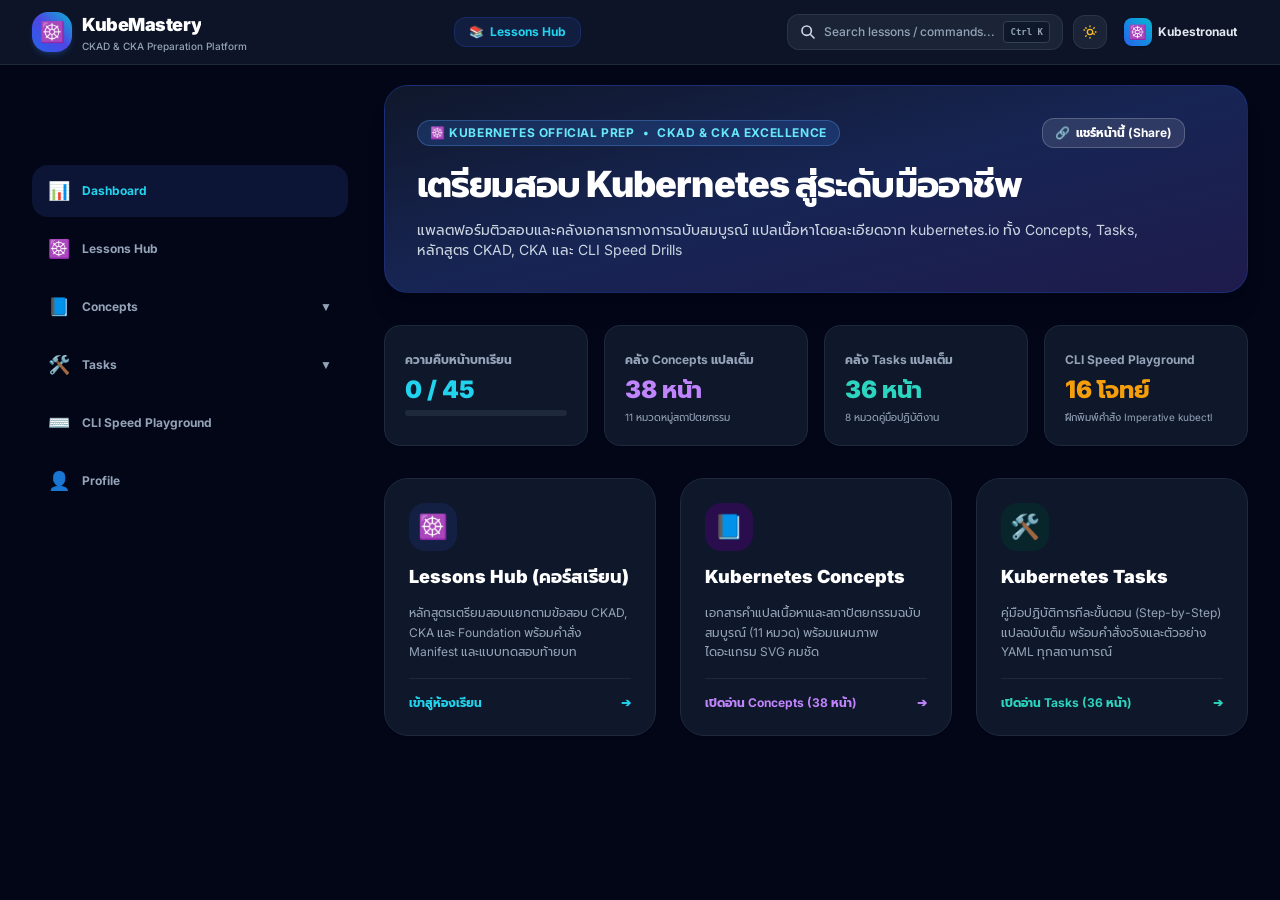
==== commit aed064be: "Fix Markdown table & alert rendering, mobile header overflow, top/bottom pagination, full breadcrumb" ====
--- a/index.html
+++ b/index.html
@@ -73,65 +73,49 @@
 
       <!-- Left: Brand Logo & Mobile Drawer Button -->
       <div class="flex items-center gap-2 sm:gap-3 shrink-0 min-w-0">
-        <button id="mobile-menu-btn" class="md:hidden p-1.5 text-slate-600 dark:text-slate-300 hover:bg-slate-100 dark:hover:bg-slate-800 rounded-xl shrink-0" aria-label="Open navigation menu">
-          <svg class="w-5 h-5 sm:w-6 sm:h-6" fill="none" stroke="currentColor" viewBox="0 0 24 24"><path stroke-linecap="round" stroke-linejoin="round" stroke-width="2" d="M4 6h16M4 12h16M4 18h16"/></svg>
-        </button>
-
-        <a href="#" onclick="window.app.navigateTo('dashboard'); return false;" class="flex items-center gap-2 sm:gap-2.5 group shrink-0">
+        <button id="mobile-menu-btn" class="md:hidden p-2 text-slate-600 dark:text-slate-300 hover:bg-slate-100 dark:hover:bg-slate-800 rounded-xl shrink-0" aria-label="Open navigation menu">
+          <svg class="w-5 h-5" fill="none" stroke="currentColor" viewBox="0 0 24 24"><path stroke-linecap="round" stroke-linejoin="round" stroke-width="2" d="M4 6h16M4 12h16M4 18h16"/></svg>
+        </button>
+
+        <a href="#" onclick="window.app.navigateTo('dashboard'); return false;" class="flex items-center gap-2 sm:gap-2.5 group shrink-0 min-w-0">
           <div class="w-8 h-8 sm:w-10 sm:h-10 rounded-xl sm:rounded-2xl bg-gradient-to-tr from-blue-600 via-indigo-600 to-cyan-500 flex items-center justify-center text-white text-lg sm:text-xl shadow-md shadow-blue-500/20 group-hover:scale-105 transition-transform shrink-0">
             ☸️
           </div>
           <div class="min-w-0">
             <div class="flex items-center gap-1.5">
               <span class="font-black text-sm sm:text-lg tracking-tight text-slate-900 dark:text-white truncate">KubeMastery</span>
-              <span class="px-1.5 py-0.5 rounded bg-blue-600 text-white font-black text-[9px] sm:text-[10px] uppercase tracking-wider shrink-0">Official Docs</span>
             </div>
-            <p class="text-[10px] text-slate-400 font-medium hidden sm:block">CKAD & CKA Preparation Platform</p>
+            <p class="text-[10px] text-slate-400 font-medium hidden sm:block">CKAD &amp; CKA Preparation Platform</p>
           </div>
         </a>
       </div>
 
       <!-- Center: Quick Nav Link to Lessons Hub -->
-      <div class="hidden sm:flex items-center gap-2">
+      <div class="hidden md:flex items-center gap-2">
         <button onclick="window.app.navigateTo('lessons')" class="px-3.5 py-1.5 rounded-xl text-xs font-bold bg-blue-50 dark:bg-blue-950/60 text-blue-600 dark:text-cyan-400 border border-blue-200 dark:border-blue-900/50 hover:bg-blue-100 transition-all flex items-center gap-1.5">
           <span>📚</span>
           <span>Lessons Hub</span>
         </button>
       </div>
 
-      <!-- Right: Quick Search, Gamification Stats, Theme & Profile -->
+      <!-- Right: Quick Search, Theme Toggle & Profile -->
       <div class="flex items-center gap-1.5 sm:gap-2.5 shrink-0">
 
         <!-- Global Search Button (Ctrl+K) -->
-        <button onclick="window.globalSearch.open()" class="flex items-center gap-1.5 sm:gap-2 px-2 sm:px-3 py-1 sm:py-1.5 rounded-xl bg-slate-100 dark:bg-slate-800/80 hover:bg-slate-200 dark:hover:bg-slate-700/80 text-slate-500 dark:text-slate-400 border border-slate-200/80 dark:border-slate-700/60 transition-all text-xs font-medium group shrink-0" title="Quick Search: Courses, Lessons, kubectl Commands (Ctrl + K)">
-          <svg class="w-3.5 h-3.5 text-slate-400 group-hover:text-cyan-400 transition-colors" fill="none" stroke="currentColor" viewBox="0 0 24 24"><path stroke-linecap="round" stroke-linejoin="round" stroke-width="2.5" d="M21 21l-6-6m2-5a7 7 0 11-14 0 7 7 0 0114 0z"/></svg>
+        <button onclick="window.globalSearch.open()" class="flex items-center gap-1.5 sm:gap-2 px-2.5 sm:px-3 py-1.5 rounded-xl bg-slate-100 dark:bg-slate-800/80 hover:bg-slate-200 dark:hover:bg-slate-700/80 text-slate-500 dark:text-slate-400 border border-slate-200/80 dark:border-slate-700/60 transition-all text-xs font-medium group shrink-0" title="Quick Search: Courses, Lessons, kubectl Commands (Ctrl + K)">
+          <svg class="w-4 h-4 text-slate-500 dark:text-slate-300 group-hover:text-cyan-400 transition-colors" fill="none" stroke="currentColor" viewBox="0 0 24 24"><path stroke-linecap="round" stroke-linejoin="round" stroke-width="2.5" d="M21 21l-6-6m2-5a7 7 0 11-14 0 7 7 0 0114 0z"/></svg>
           <span class="hidden xl:inline text-slate-400 dark:text-slate-400">Search lessons / commands...</span>
           <kbd class="hidden sm:inline-block px-1.5 py-0.5 text-[9px] font-mono font-bold bg-white dark:bg-slate-900 border border-slate-300 dark:border-slate-700 rounded text-slate-400">Ctrl K</kbd>
         </button>
 
-        <!-- Streak Tracker -->
-        <div class="flex items-center gap-1 px-2 sm:px-2.5 py-1 rounded-xl bg-amber-50 dark:bg-amber-950/40 border border-amber-200 dark:border-amber-900/40 text-amber-600 dark:text-amber-400 text-[11px] sm:text-xs font-bold shrink-0" title="Daily Streak Active">
-          <span>🔥</span>
-          <span id="header-streak-count">1</span>
-        </div>
-
-        <!-- Total XP -->
-        <div class="hidden min-[380px]:flex items-center gap-1 px-2 sm:px-2.5 py-1 rounded-xl bg-blue-50 dark:bg-blue-950/40 border border-blue-200 dark:border-blue-900/40 text-blue-600 dark:text-cyan-400 text-[11px] sm:text-xs font-bold shrink-0" title="Total Experience Points">
-          <span>✨</span>
-          <span id="header-xp-count">0 XP</span>
-        </div>
-
-        <!-- Divider -->
-        <div class="hidden min-[380px]:block h-4 sm:h-5 w-px bg-slate-200 dark:bg-slate-800 shrink-0"></div>
-
         <!-- Dark / Light Theme Toggle -->
-        <button id="theme-toggle-btn" class="p-1.5 sm:p-2 text-slate-600 dark:text-slate-300 hover:bg-slate-100 dark:hover:bg-slate-800 rounded-xl transition-all shrink-0" title="สลับโหมดมืด/สว่าง (Toggle Theme)">
+        <button id="theme-toggle-btn" class="p-2 text-slate-600 dark:text-slate-300 bg-slate-100 dark:bg-slate-800/80 hover:bg-slate-200 dark:hover:bg-slate-700 rounded-xl border border-slate-200/80 dark:border-slate-700/60 transition-all shrink-0" title="สลับโหมดมืด/สว่าง (Toggle Theme)" aria-label="Toggle Theme">
           <svg class="w-4 h-4 hidden dark:block text-amber-400" fill="none" stroke="currentColor" viewBox="0 0 24 24"><path stroke-linecap="round" stroke-linejoin="round" stroke-width="2" d="M12 3v1m0 16v1m9-9h-1M4 9h-1m15.364 6.364l-.707-.707M6.343 6.343l-.707-.707m12.728 0l-.707.707M6.343 17.657l-.707.707M16 12a4 4 0 11-8 0 4 4 0 018 0z"/></svg>
           <svg class="w-4 h-4 block dark:hidden text-slate-700" fill="none" stroke="currentColor" viewBox="0 0 24 24"><path stroke-linecap="round" stroke-linejoin="round" stroke-width="2" d="M20.354 15.354A9 9 0 018.646 3.646 9.003 9.003 0 0012 21a9.003 9.003 0 008.354-5.646z"/></svg>
         </button>
 
         <!-- User Profile Pill -->
-        <button onclick="window.app.navigateTo('profile')" class="flex items-center gap-1.5 pl-1 pr-1.5 sm:pr-2.5 py-1 rounded-xl hover:bg-slate-100 dark:hover:bg-slate-800 transition-all border border-transparent hover:border-slate-200 dark:hover:border-slate-700 shrink-0">
+        <button onclick="window.app.navigateTo('profile')" class="flex items-center gap-1.5 p-1 sm:pl-1.5 sm:pr-2.5 sm:py-1 rounded-xl hover:bg-slate-100 dark:hover:bg-slate-800 transition-all border border-transparent hover:border-slate-200 dark:hover:border-slate-700 shrink-0" title="Profile">
           <div class="w-7 h-7 rounded-lg bg-gradient-to-tr from-blue-600 to-cyan-500 text-white flex items-center justify-center text-sm shadow shrink-0">
             <span id="header-avatar">☸️</span>
           </div>
@@ -206,21 +190,6 @@
           <span class="text-lg shrink-0">👤</span>
           <span class="hidden lg:inline truncate">Profile</span>
         </button>
-
-        <!-- Official Docs Helper Card (Desktop Only) -->
-        <div class="hidden lg:block mt-6 p-4 rounded-2xl bg-gradient-to-br from-slate-900 via-blue-950 to-slate-900 text-white border border-blue-800/50 space-y-2.5 shadow-lg">
-          <div class="flex items-center justify-between text-[11px] font-black uppercase text-cyan-400">
-            <span>📖 Official Docs</span>
-            <span class="px-1.5 py-0.5 rounded bg-cyan-500/20 text-cyan-300 text-[9px]">kubernetes.io</span>
-          </div>
-          <p class="text-[11px] text-slate-300 leading-relaxed">
-            Full documentation aligned with official Kubernetes docs for CKAD & CKA exam preparation.
-          </p>
-          <a href="https://kubernetes.io/docs/home/" target="_blank" rel="noopener noreferrer" class="inline-flex items-center gap-1 text-[11px] font-bold text-cyan-400 hover:text-cyan-300 hover:underline">
-            <span>Open kubernetes.io/docs</span>
-            <span>↗</span>
-          </a>
-        </div>
       </nav>
     </aside>
 
@@ -311,10 +280,21 @@
       </div>
 
       <div class="pt-4 border-t border-slate-200 dark:border-slate-800 text-xs text-slate-400">
-        KubeMastery • Official Docs Aligned
+        KubeMastery • CKAD &amp; CKA Platform
       </div>
     </div>
   </div>
+
+  <!-- ========================================================================= -->
+  <!-- FLOATING SCROLL-TO-TOP BUTTON -->
+  <!-- ========================================================================= -->
+  <button id="back-to-top-btn"
+    onclick="window.scrollTo({ top: 0, behavior: 'smooth' })"
+    class="fixed bottom-20 md:bottom-8 right-4 sm:right-6 z-40 px-3.5 py-2.5 rounded-2xl bg-blue-600 hover:bg-blue-500 text-white font-bold text-xs shadow-xl shadow-blue-600/30 border border-blue-400/30 flex items-center gap-1.5 transition-all duration-300 opacity-0 pointer-events-none translate-y-4 active:scale-95"
+    title="เลื่อนกลับไปบนสุด (Back to Top)">
+    <svg class="w-4 h-4" fill="none" stroke="currentColor" viewBox="0 0 24 24"><path stroke-linecap="round" stroke-linejoin="round" stroke-width="2.5" d="M5 15l7-7 7 7"/></svg>
+    <span>ไปบนสุด</span>
+  </button>
 
   <!-- ========================================================================= -->
   <!-- TOAST NOTIFICATION CONTAINER -->
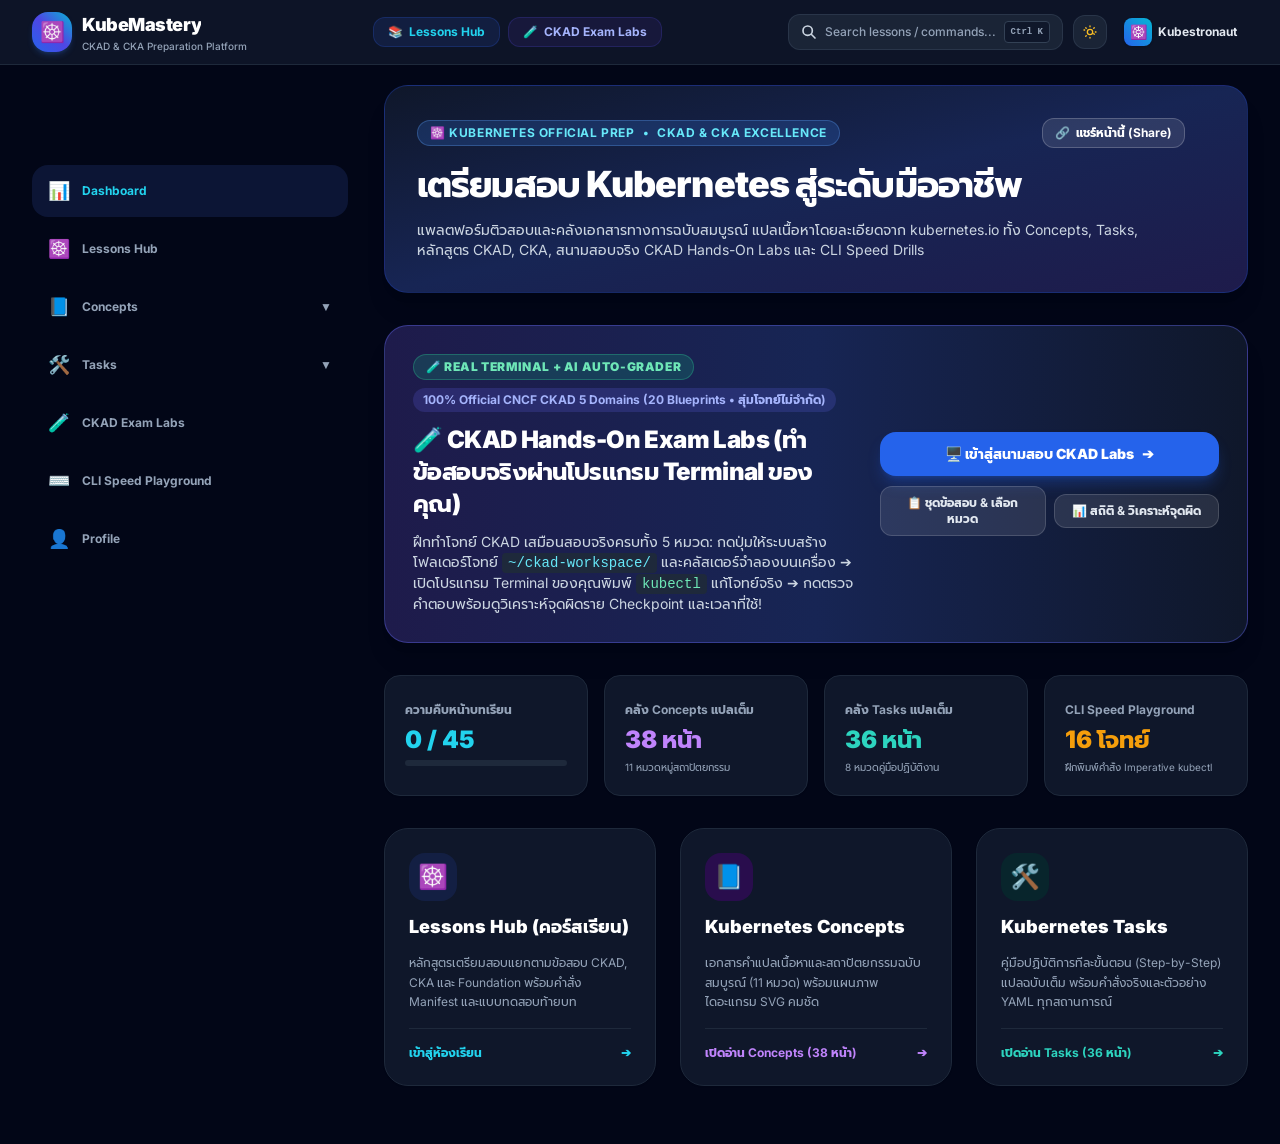
==== commit de632ac5: "feat(ckad-labs): add full CKAD Hands-On Exam Labs with Real Terminal setup, AI Auto-Grader, dynamic " ====
--- a/index.html
+++ b/index.html
@@ -90,11 +90,15 @@
         </a>
       </div>
 
-      <!-- Center: Quick Nav Link to Lessons Hub -->
+      <!-- Center: Quick Nav Link to Lessons Hub & CKAD Exam Labs -->
       <div class="hidden md:flex items-center gap-2">
         <button onclick="window.app.navigateTo('lessons')" class="px-3.5 py-1.5 rounded-xl text-xs font-bold bg-blue-50 dark:bg-blue-950/60 text-blue-600 dark:text-cyan-400 border border-blue-200 dark:border-blue-900/50 hover:bg-blue-100 transition-all flex items-center gap-1.5">
           <span>📚</span>
           <span>Lessons Hub</span>
+        </button>
+        <button onclick="window.app.navigateTo('ckad-labs')" class="px-3.5 py-1.5 rounded-xl text-xs font-bold bg-indigo-50 dark:bg-indigo-950/60 text-indigo-600 dark:text-indigo-300 border border-indigo-200 dark:border-indigo-900/50 hover:bg-indigo-100 transition-all flex items-center gap-1.5">
+          <span>🧪</span>
+          <span>CKAD Exam Labs</span>
         </button>
       </div>
 
@@ -179,6 +183,12 @@
           </div>
         </div>
 
+        <!-- 2.3. CKAD Hands-On Exam Labs -->
+        <button data-nav-target="ckad-labs" class="w-full flex items-center justify-center lg:justify-start gap-3 px-3 lg:px-4 py-3 rounded-2xl text-xs font-bold text-slate-600 dark:text-slate-400 hover:bg-slate-100 dark:hover:bg-slate-800 transition-all text-left group" title="CKAD Exam Labs (Real Terminal + AI Auto-Grader)">
+          <span class="text-lg shrink-0">🧪</span>
+          <span class="hidden lg:inline truncate">CKAD Exam Labs</span>
+        </button>
+
         <!-- 3. Imperative CLI Playground -->
         <button data-nav-target="cli-playground" class="w-full flex items-center justify-center lg:justify-start gap-3 px-3 lg:px-4 py-3 rounded-2xl text-xs font-bold text-slate-600 dark:text-slate-400 hover:bg-slate-100 dark:hover:bg-slate-800 transition-all text-left group" title="CLI Speed Playground">
           <span class="text-lg shrink-0">⌨️</span>
@@ -218,6 +228,10 @@
     <button data-bottom-nav="tasks" onclick="window.app.navigateTo('tasks')" class="flex-1 min-w-0 flex flex-col items-center justify-center py-1 rounded-xl transition-all text-slate-500 dark:text-slate-400 font-medium active:scale-95">
       <span class="text-base leading-none">🛠️</span>
       <span class="text-[10px] tracking-tight mt-1 truncate">Tasks</span>
+    </button>
+    <button data-bottom-nav="ckad-labs" onclick="window.app.navigateTo('ckad-labs')" class="flex-1 min-w-0 flex flex-col items-center justify-center py-1 rounded-xl transition-all text-slate-500 dark:text-slate-400 font-medium active:scale-95">
+      <span class="text-base leading-none">🧪</span>
+      <span class="text-[10px] tracking-tight mt-1 truncate">CKAD Labs</span>
     </button>
     <button data-bottom-nav="cli-playground" onclick="window.app.navigateTo('cli-playground')" class="flex-1 min-w-0 flex flex-col items-center justify-center py-1 rounded-xl transition-all text-slate-500 dark:text-slate-400 font-medium active:scale-95">
       <span class="text-lg leading-none">⌨️</span>
@@ -270,6 +284,9 @@
             </button>
             <div id="mobile-tasks-dropdown" class="hidden pl-3 space-y-1"></div>
           </div>
+          <button data-nav-target="ckad-labs" class="w-full flex items-center gap-3 px-4 py-2.5 rounded-xl text-xs font-bold text-slate-700 dark:text-slate-200 hover:bg-slate-100 dark:hover:bg-slate-800 text-left">
+            <span>🧪 CKAD Exam Labs</span>
+          </button>
           <button data-nav-target="cli-playground" class="w-full flex items-center gap-3 px-4 py-2.5 rounded-xl text-xs font-bold text-slate-700 dark:text-slate-200 hover:bg-slate-100 dark:hover:bg-slate-800 text-left">
             <span>⌨️ CLI Speed Playground</span>
           </button>
@@ -449,15 +466,16 @@
   <script src="docs/tasks/tools-shell-autocompletion.js"></script>
   <script src="docs/tasks/index.js"></script>
 
-  <!-- CLI Playground Dataset -->
+  <!-- CLI Playground & CKAD Exam Labs Datasets -->
   <script src="data/cliDrillsData.js"></script>
+  <script src="data/ckadLabsData.js?v=8"></script>
 
   <!-- Core Engines -->
-  <script src="js/audio.js"></script>
-  <script src="js/storage.js"></script>
-  <script src="js/kubectlEngine.js"></script>
-  <script src="js/globalSearch.js"></script>
-  <script src="js/pwa.js"></script>
-  <script src="js/app.js"></script>
+  <script src="js/audio.js?v=8"></script>
+  <script src="js/storage.js?v=8"></script>
+  <script src="js/kubectlEngine.js?v=8"></script>
+  <script src="js/globalSearch.js?v=8"></script>
+  <script src="js/pwa.js?v=8"></script>
+  <script src="js/app.js?v=8"></script>
 </body>
 </html>
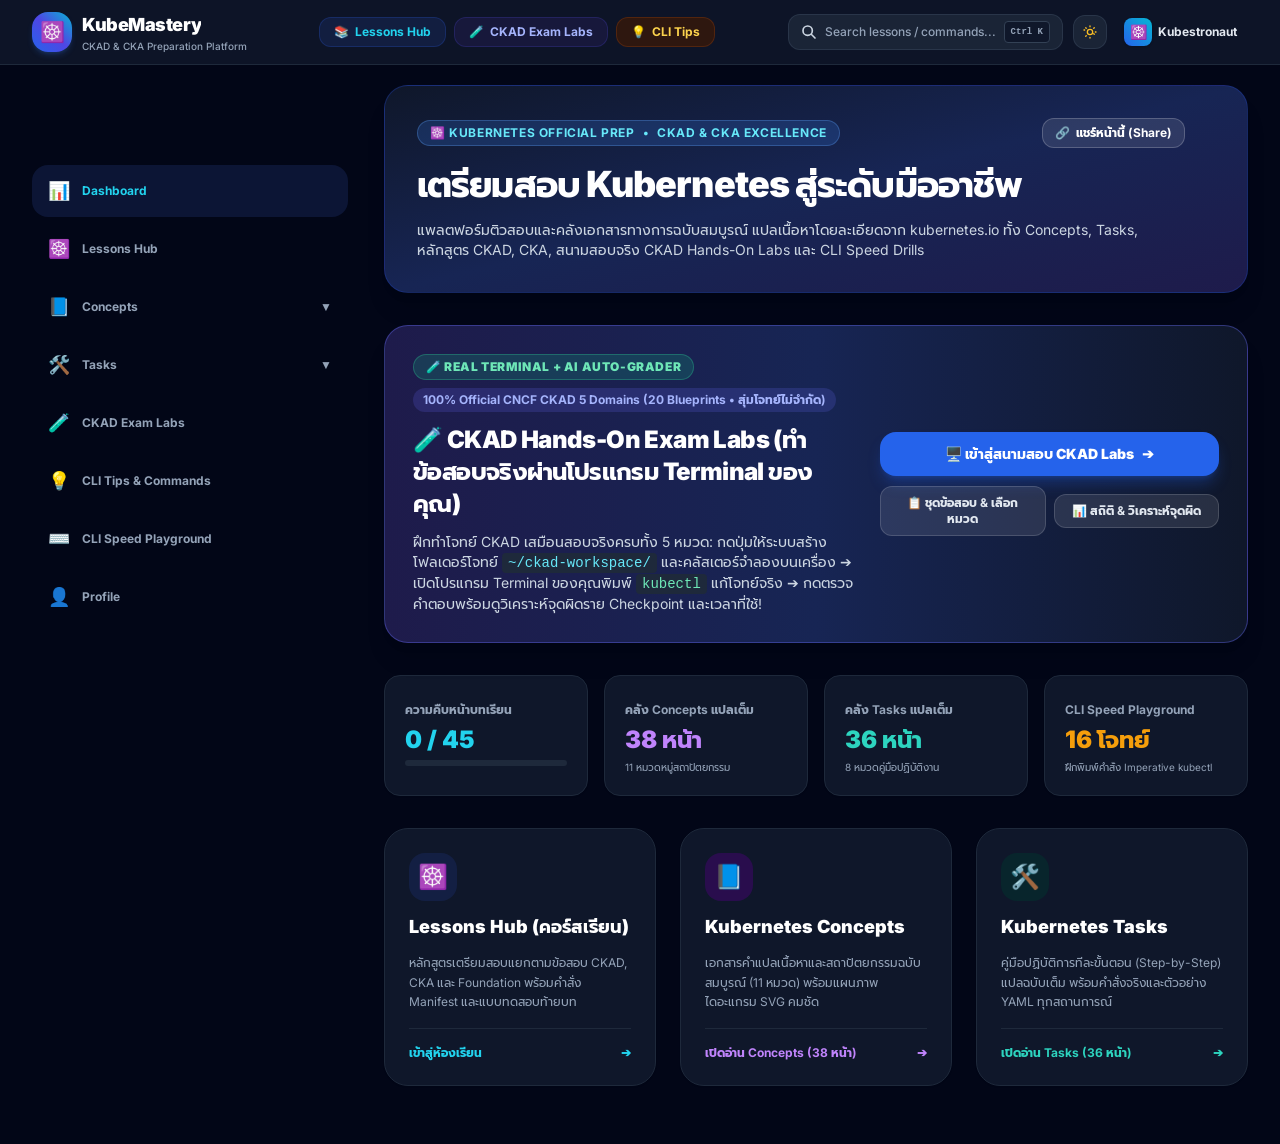
==== commit b0ca241c: "feat(cli-tips & ai-exam): add CLI Tips & Command Reference menu and AI Live Exam Generator Studio" ====
--- a/index.html
+++ b/index.html
@@ -90,7 +90,7 @@
         </a>
       </div>
 
-      <!-- Center: Quick Nav Link to Lessons Hub & CKAD Exam Labs -->
+      <!-- Center: Quick Nav Link to Lessons Hub, CKAD Exam Labs & CLI Tips -->
       <div class="hidden md:flex items-center gap-2">
         <button onclick="window.app.navigateTo('lessons')" class="px-3.5 py-1.5 rounded-xl text-xs font-bold bg-blue-50 dark:bg-blue-950/60 text-blue-600 dark:text-cyan-400 border border-blue-200 dark:border-blue-900/50 hover:bg-blue-100 transition-all flex items-center gap-1.5">
           <span>📚</span>
@@ -99,6 +99,10 @@
         <button onclick="window.app.navigateTo('ckad-labs')" class="px-3.5 py-1.5 rounded-xl text-xs font-bold bg-indigo-50 dark:bg-indigo-950/60 text-indigo-600 dark:text-indigo-300 border border-indigo-200 dark:border-indigo-900/50 hover:bg-indigo-100 transition-all flex items-center gap-1.5">
           <span>🧪</span>
           <span>CKAD Exam Labs</span>
+        </button>
+        <button onclick="window.app.navigateTo('cli-tips')" class="px-3.5 py-1.5 rounded-xl text-xs font-bold bg-amber-50 dark:bg-amber-950/60 text-amber-600 dark:text-amber-300 border border-amber-200 dark:border-amber-900/50 hover:bg-amber-100 transition-all flex items-center gap-1.5">
+          <span>💡</span>
+          <span>CLI Tips</span>
         </button>
       </div>
 
@@ -189,6 +193,12 @@
           <span class="hidden lg:inline truncate">CKAD Exam Labs</span>
         </button>
 
+        <!-- 2.4. CLI Tips & Command Reference -->
+        <button data-nav-target="cli-tips" class="w-full flex items-center justify-center lg:justify-start gap-3 px-3 lg:px-4 py-3 rounded-2xl text-xs font-bold text-slate-600 dark:text-slate-400 hover:bg-slate-100 dark:hover:bg-slate-800 transition-all text-left group" title="CLI Tips & Command Reference (รวมคำสั่งที่ใช้บ่อย + อธิบายการทำงาน + ตัวอย่าง)">
+          <span class="text-lg shrink-0">💡</span>
+          <span class="hidden lg:inline truncate">CLI Tips &amp; Commands</span>
+        </button>
+
         <!-- 3. Imperative CLI Playground -->
         <button data-nav-target="cli-playground" class="w-full flex items-center justify-center lg:justify-start gap-3 px-3 lg:px-4 py-3 rounded-2xl text-xs font-bold text-slate-600 dark:text-slate-400 hover:bg-slate-100 dark:hover:bg-slate-800 transition-all text-left group" title="CLI Speed Playground">
           <span class="text-lg shrink-0">⌨️</span>
@@ -232,6 +242,10 @@
     <button data-bottom-nav="ckad-labs" onclick="window.app.navigateTo('ckad-labs')" class="flex-1 min-w-0 flex flex-col items-center justify-center py-1 rounded-xl transition-all text-slate-500 dark:text-slate-400 font-medium active:scale-95">
       <span class="text-base leading-none">🧪</span>
       <span class="text-[10px] tracking-tight mt-1 truncate">CKAD Labs</span>
+    </button>
+    <button data-bottom-nav="cli-tips" onclick="window.app.navigateTo('cli-tips')" class="flex-1 min-w-0 flex flex-col items-center justify-center py-1 rounded-xl transition-all text-slate-500 dark:text-slate-400 font-medium active:scale-95">
+      <span class="text-base leading-none">💡</span>
+      <span class="text-[10px] tracking-tight mt-1 truncate">Tips</span>
     </button>
     <button data-bottom-nav="cli-playground" onclick="window.app.navigateTo('cli-playground')" class="flex-1 min-w-0 flex flex-col items-center justify-center py-1 rounded-xl transition-all text-slate-500 dark:text-slate-400 font-medium active:scale-95">
       <span class="text-lg leading-none">⌨️</span>
@@ -286,6 +300,9 @@
           </div>
           <button data-nav-target="ckad-labs" class="w-full flex items-center gap-3 px-4 py-2.5 rounded-xl text-xs font-bold text-slate-700 dark:text-slate-200 hover:bg-slate-100 dark:hover:bg-slate-800 text-left">
             <span>🧪 CKAD Exam Labs</span>
+          </button>
+          <button data-nav-target="cli-tips" class="w-full flex items-center gap-3 px-4 py-2.5 rounded-xl text-xs font-bold text-slate-700 dark:text-slate-200 hover:bg-slate-100 dark:hover:bg-slate-800 text-left">
+            <span>💡 CLI Tips &amp; Commands</span>
           </button>
           <button data-nav-target="cli-playground" class="w-full flex items-center gap-3 px-4 py-2.5 rounded-xl text-xs font-bold text-slate-700 dark:text-slate-200 hover:bg-slate-100 dark:hover:bg-slate-800 text-left">
             <span>⌨️ CLI Speed Playground</span>
@@ -466,16 +483,17 @@
   <script src="docs/tasks/tools-shell-autocompletion.js"></script>
   <script src="docs/tasks/index.js"></script>
 
-  <!-- CLI Playground & CKAD Exam Labs Datasets -->
-  <script src="data/cliDrillsData.js"></script>
-  <script src="data/ckadLabsData.js?v=8"></script>
+  <!-- CLI Playground, CLI Tips & CKAD Exam Labs Datasets -->
+  <script src="data/cliDrillsData.js?v=10"></script>
+  <script src="data/cliTipsData.js?v=10"></script>
+  <script src="data/ckadLabsData.js?v=10"></script>
 
   <!-- Core Engines -->
-  <script src="js/audio.js?v=8"></script>
-  <script src="js/storage.js?v=8"></script>
-  <script src="js/kubectlEngine.js?v=8"></script>
-  <script src="js/globalSearch.js?v=8"></script>
-  <script src="js/pwa.js?v=8"></script>
-  <script src="js/app.js?v=8"></script>
+  <script src="js/audio.js?v=10"></script>
+  <script src="js/storage.js?v=10"></script>
+  <script src="js/kubectlEngine.js?v=10"></script>
+  <script src="js/globalSearch.js?v=10"></script>
+  <script src="js/pwa.js?v=10"></script>
+  <script src="js/app.js?v=10"></script>
 </body>
 </html>
